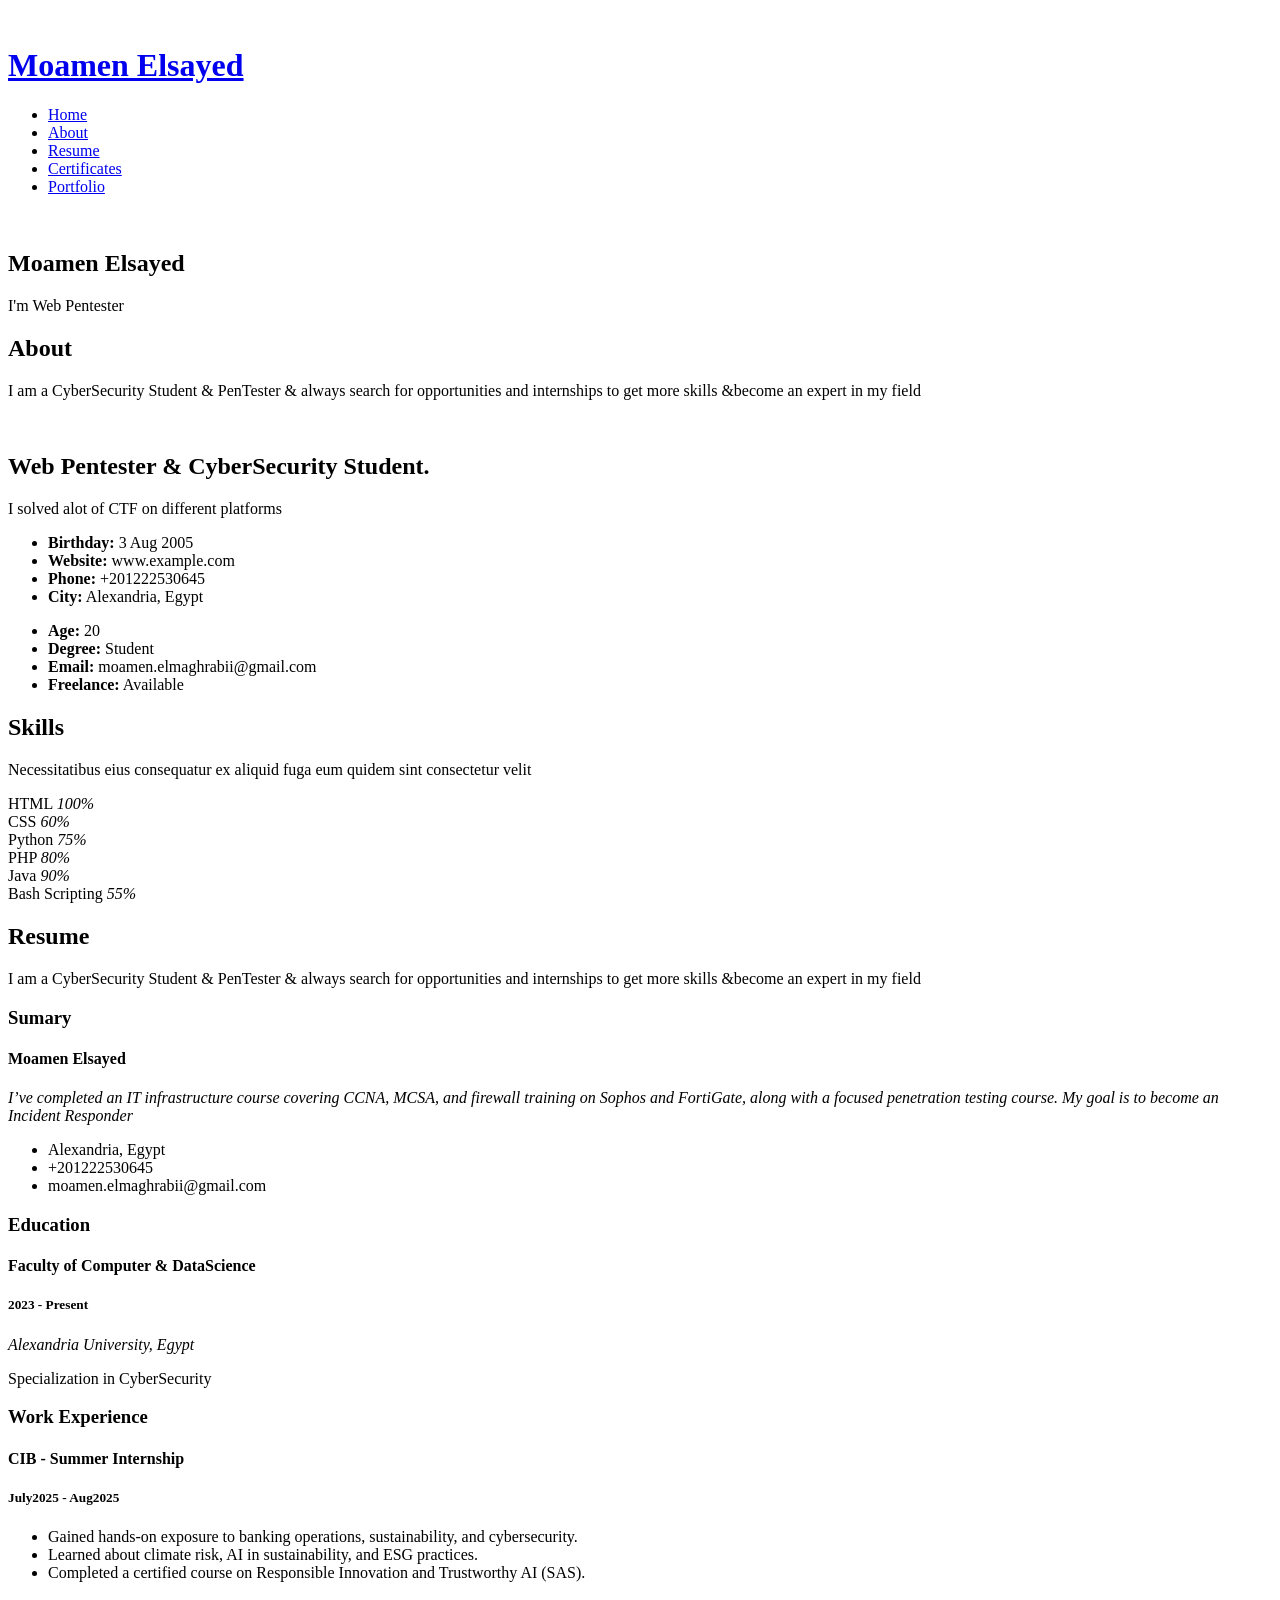
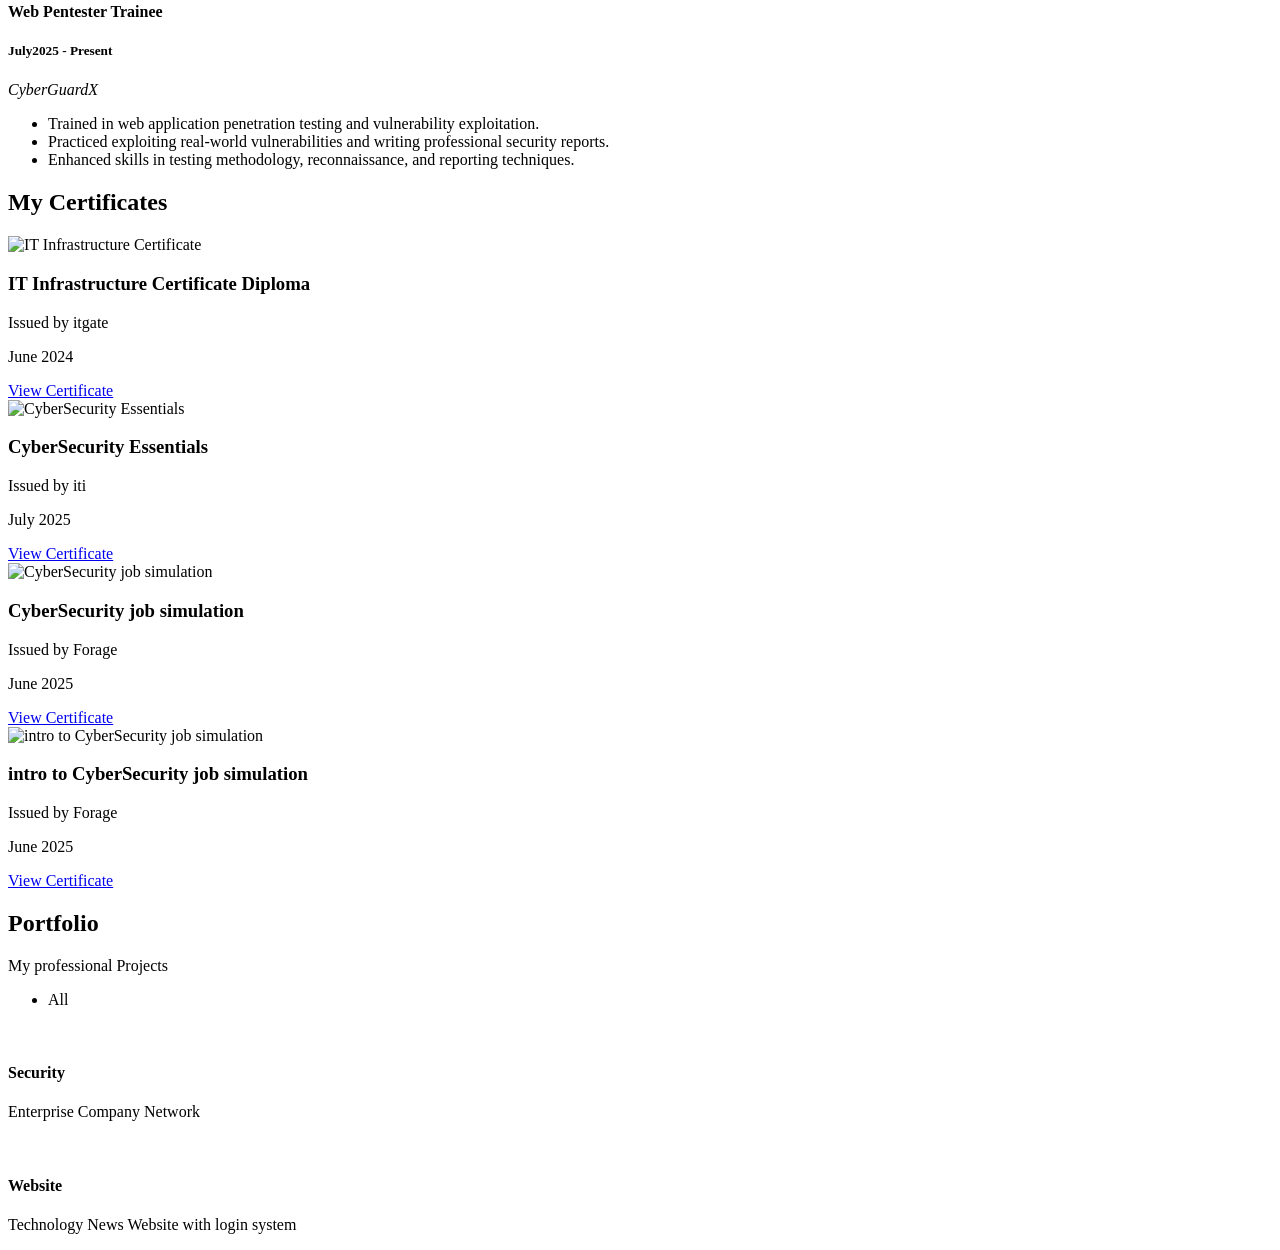
==== index.html @ 61926bb1 "Add files via upload" ====
<!DOCTYPE html>
<html lang="en">

<head>
  <meta charset="utf-8">
  <meta content="width=device-width, initial-scale=1.0" name="viewport">
  <title>Index - iPortfolio Bootstrap Template</title>
  <meta content="" name="description">
  <meta content="" name="keywords">

  <!-- Favicons -->
  <link href="assets/img/favicon.png" rel="icon">
  <link href="assets/img/apple-touch-icon.png" rel="apple-touch-icon">

  <!-- Fonts -->
  <link href="https://fonts.googleapis.com" rel="preconnect">
  <link href="https://fonts.gstatic.com" rel="preconnect" crossorigin>
  <link href="https://fonts.googleapis.com/css2?family=Roboto:ital,wght@0,100;0,300;0,400;0,500;0,700;0,900;1,100;1,300;1,400;1,500;1,700;1,900&family=Poppins:ital,wght@0,100;0,200;0,300;0,400;0,500;0,600;0,700;0,800;0,900;1,100;1,200;1,300;1,400;1,500;1,600;1,700;1,800;1,900&family=Raleway:ital,wght@0,100;0,200;0,300;0,400;0,500;0,600;0,700;0,800;0,900;1,100;1,200;1,300;1,400;1,500;1,600;1,700;1,800;1,900&display=swap" rel="stylesheet">

  <!-- Vendor CSS Files -->
  <link href="assets/vendor/bootstrap/css/bootstrap.min.css" rel="stylesheet">
  <link href="assets/vendor/bootstrap-icons/bootstrap-icons.css" rel="stylesheet">
  <link href="assets/vendor/aos/aos.css" rel="stylesheet">
  <link href="assets/vendor/glightbox/css/glightbox.min.css" rel="stylesheet">
  <link href="assets/vendor/swiper/swiper-bundle.min.css" rel="stylesheet">

  <!-- Main CSS File -->
  <link href="assets/css/main.css" rel="stylesheet">

  <!-- =======================================================
  * Template Name: iPortfolio
  * Template URL: https://bootstrapmade.com/iportfolio-bootstrap-portfolio-websites-template/
  * Updated: Jun 29 2024 with Bootstrap v5.3.3
  * Author: BootstrapMade.com
  * License: https://bootstrapmade.com/license/
  ======================================================== -->
</head>

<body class="index-page">

  <header id="header" class="header dark-background d-flex flex-column">
    <i class="header-toggle d-xl-none bi bi-list"></i>

    <div class="profile-img">
      <img src="assets/img/my-profile-img.jpg" alt="" class="img-fluid rounded-circle">
    </div>

    <a href="index.html" class="logo d-flex align-items-center justify-content-center">
      <!-- Uncomment the line below if you also wish to use an image logo -->
      <!-- <img src="assets/img/logo.png" alt=""> -->
      <h1 class="sitename">Moamen Elsayed</h1>
    </a>

    <div class="social-links text-center">
      <a href="https://www.facebook.com/mo.men.mo.men.995991" class="facebook"><i class="bi bi-facebook"></i></a>
      <a href="https://www.instagram.com/moamen_elmaghrabi/" class="instagram"><i class="bi bi-instagram"></i></a>
      <a href="https://github.com/moamenx8" class="github"><i class="bi bi-github"></i></a>
      <a href="www.linkedin.com/in/moamen-elmaghrabi" class="linkedin"><i class="bi bi-linkedin"></i></a>
    </div>

    <nav id="navmenu" class="navmenu">
      <ul>
        <li><a href="#hero" class="active"><i class="bi bi-house navicon"></i>Home</a></li>
        <li><a href="#about"><i class="bi bi-person navicon"></i> About</a></li>
        <li><a href="#resume"><i class="bi bi-file-earmark-text navicon"></i> Resume</a></li>
        <li><a href="#certificate"><i class="bi bi-award-fill navicon"></i> Certificates</a></li>
        <li><a href="#portfolio"><i class="bi bi-images navicon"></i> Portfolio</a></li>
        <!-- Services bs etms7t -->
        <!-- Dropdown bs etms7t -->
        <!-- contact bs etms7t -->
      </ul>
    </nav>

  </header>

  <main class="main">

    <!-- Hero Section -->
    <section id="hero" class="hero section dark-background">

      <img src="assets/img/hero-bg.jpg" alt="" data-aos="fade-in" class="">

      <div class="container" data-aos="fade-up" data-aos-delay="100">
        <h2>Moamen Elsayed</h2>
        <p>I'm <span class="typed" data-typed-items="CyberSecurity Student, System Administrator, Network Adminstrator,Web Pentester">Web Pentester</span><span class="typed-cursor typed-cursor--blink" aria-hidden="true"></span><span class="typed-cursor typed-cursor--blink" aria-hidden="true"></span></p>
      </div>

    </section><!-- /Hero Section -->

    <!-- About Section -->
    <section id="about" class="about section">

      <!-- Section Title -->
      <div class="container section-title" data-aos="fade-up">
        <h2>About</h2>
        <p>I am a CyberSecurity Student & PenTester & always search for opportunities and internships to get more skills &become an expert in my field</p>
      </div><!-- End Section Title -->

      <div class="container" data-aos="fade-up" data-aos-delay="100">

        <div class="row gy-4 justify-content-center">
          <div class="col-lg-4">
            <img src="assets/img/my-profile-img.jpg" class="img-fluid" alt="">
          </div>
          <div class="col-lg-8 content">
            <h2>Web Pentester &amp; CyberSecurity Student.</h2>
            <p class="fst-italic py-3">
              I solved alot of CTF on different platforms
            </p>
            <div class="row">
              <div class="col-lg-6">
                <ul>
                  <li><i class="bi bi-chevron-right"></i> <strong>Birthday:</strong> <span>3 Aug 2005</span></li>
                  <li><i class="bi bi-chevron-right"></i> <strong>Website:</strong> <span>www.example.com</span></li>
                  <li><i class="bi bi-chevron-right"></i> <strong>Phone:</strong> <span>+201222530645</span></li>
                  <li><i class="bi bi-chevron-right"></i> <strong>City:</strong> <span>Alexandria, Egypt</span></li>
                </ul>
              </div>
              <div class="col-lg-6">
                <ul>
                  <li><i class="bi bi-chevron-right"></i> <strong>Age:</strong> <span>20</span></li>
                  <li><i class="bi bi-chevron-right"></i> <strong>Degree:</strong> <span>Student</span></li>
                  <li><i class="bi bi-chevron-right"></i> <strong>Email:</strong> <span>moamen.elmaghrabii@gmail.com</span></li>
                  <li><i class="bi bi-chevron-right"></i> <strong>Freelance:</strong> <span>Available</span></li>
                </ul>
              </div>
            </div>
            <!-- <p class="py-3">
              Officiis eligendi itaque labore et dolorum mollitia officiis optio vero. Quisquam sunt adipisci omnis et ut. Nulla accusantium dolor incidunt officia tempore. Et eius omnis.
              Cupiditate ut dicta maxime officiis quidem quia. Sed et consectetur qui quia repellendus itaque neque.
            </p> -->
          </div>
        </div>

      </div>

    </section><!-- /About Section -->

    <!-- Stats Section bs etms7 -->
    <!-- /End Stats Section -->

    <!-- Skills Section -->
    <section id="skills" class="skills section light-background">

      <!-- Section Title -->
      <div class="container section-title" data-aos="fade-up">
        <h2>Skills</h2>
        <p>Necessitatibus eius consequatur ex aliquid fuga eum quidem sint consectetur velit</p>
      </div><!-- End Section Title -->

      <div class="container" data-aos="fade-up" data-aos-delay="100">

        <div class="row skills-content skills-animation">

          <div class="col-lg-6">

            <div class="progress">
              <span class="skill"><span>HTML</span> <i class="val">100%</i></span>
              <div class="progress-bar-wrap">
                <div class="progress-bar" role="progressbar" aria-valuenow="100" aria-valuemin="0" aria-valuemax="100"></div>
              </div>
            </div><!-- End Skills Item -->

            <div class="progress">
              <span class="skill"><span>CSS</span> <i class="val">60%</i></span>
              <div class="progress-bar-wrap">
                <div class="progress-bar" role="progressbar" aria-valuenow="60" aria-valuemin="0" aria-valuemax="100"></div>
              </div>
            </div><!-- End Skills Item -->

            <div class="progress">
              <span class="skill"><span>Python</span> <i class="val">75%</i></span>
              <div class="progress-bar-wrap">
                <div class="progress-bar" role="progressbar" aria-valuenow="75" aria-valuemin="0" aria-valuemax="100"></div>
              </div>
            </div><!-- End Skills Item -->

          </div>

          <div class="col-lg-6">

            <div class="progress">
              <span class="skill"><span>PHP</span> <i class="val">80%</i></span>
              <div class="progress-bar-wrap">
                <div class="progress-bar" role="progressbar" aria-valuenow="80" aria-valuemin="0" aria-valuemax="100"></div>
              </div>
            </div><!-- End Skills Item -->

            <div class="progress">
              <span class="skill"><span>Java</span> <i class="val">90%</i></span>
              <div class="progress-bar-wrap">
                <div class="progress-bar" role="progressbar" aria-valuenow="90" aria-valuemin="0" aria-valuemax="100"></div>
              </div>
            </div><!-- End Skills Item -->

            <div class="progress">
              <span class="skill"><span>Bash Scripting</span> <i class="val">55%</i></span>
              <div class="progress-bar-wrap">
                <div class="progress-bar" role="progressbar" aria-valuenow="55" aria-valuemin="0" aria-valuemax="100"></div>
              </div>
            </div><!-- End Skills Item -->

          </div>

        </div>

      </div>

    </section><!-- /Skills Section -->

    <!-- Resume Section -->
    <section id="resume" class="resume section">

      <!-- Section Title -->
      <div class="container section-title" data-aos="fade-up">
        <h2>Resume</h2>
        <p>I am a CyberSecurity Student & PenTester & always search for opportunities and internships to get more skills &become an expert in my field</p>
      </div><!-- End Section Title -->

      <div class="container">

        <div class="row">

          <div class="col-lg-6" data-aos="fade-up" data-aos-delay="100">
            <h3 class="resume-title">Sumary</h3>

            <div class="resume-item pb-0">
              <h4>Moamen Elsayed</h4>
              <p><em>I’ve completed an IT infrastructure course covering CCNA, MCSA, and firewall training on Sophos and FortiGate, along with a focused penetration testing course. My goal is to become an Incident Responder</em></p>
              <ul>
                <li>Alexandria, Egypt</li>
                <li>+201222530645</li>
                <li>moamen.elmaghrabii@gmail.com</li>
              </ul>
            </div><!-- Edn Resume Item -->

            <h3 class="resume-title">Education</h3>


            <div class="resume-item">
              <h4>Faculty of Computer & DataScience</h4>
              <h5>2023 - Present</h5>
              <p><em>Alexandria University, Egypt</em></p>
              <p>Specialization in CyberSecurity</p>
            </div><!-- Edn Resume Item -->

          </div>

          <div class="col-lg-6" data-aos="fade-up" data-aos-delay="200">
            <h3 class="resume-title">Work Experience</h3>
            <div class="resume-item">
              <h4>CIB - Summer Internship</h4>
              <h5> July2025 - Aug2025</h5>
              <ul>
                <li>Gained hands-on exposure to banking operations, sustainability, and cybersecurity.</li>
                <li>Learned about climate risk, AI in sustainability, and ESG practices.</li>
                <li>Completed a certified course on Responsible Innovation and Trustworthy AI (SAS).</li>
              </ul>
            </div><!-- Edn Resume Item -->

            <div class="resume-item">
              <h4>Web Pentester Trainee</h4>
              <h5>July2025 - Present</h5>
              <p><em>CyberGuardX</em></p>
              <ul>
                <li>Trained in web application penetration testing and vulnerability exploitation.</li>
                <li>Practiced exploiting real-world vulnerabilities and writing professional security reports.</li>
                <li>Enhanced skills in testing methodology, reconnaissance, and reporting techniques.</li>
              </ul>
            </div><!-- Edn Resume Item -->

          </div>

        </div>

      </div>

    </section><!-- /Resume Section -->


    <!-- Certificate section -->
    <section id="certificate" class="certificates">
  <h2>My Certificates</h2>
  <div class="certificate-list">
    
    <div class="certificate-card">
      <img src="assets/img/Moamen Elsayed Ibrahim Elsayed-1_250417_111656_page-0001.jpg" alt="IT Infrastructure Certificate">
      <h3>IT Infrastructure Certificate Diploma</h3>
      <p>Issued by itgate</p>
      <p class="date">June 2024</p>
      <a href="assets/img/Moamen Elsayed Ibrahim Elsayed-1_250417_111656.pdf" target="_blank">View Certificate</a>
    </div>

    <div class="certificate-card">
      <img src="assets/img/cybersecurity for begineerCourse_Certificate_page-0001.jpg" alt="CyberSecurity Essentials">
      <h3>CyberSecurity Essentials</h3>
      <p>Issued by iti</p>
      <p class="date">July 2025</p>
      <a href="assets/img/cybersecurity for begineerCourse_Certificate.pdf" target="_blank">View Certificate</a>
    </div>

    <div class="certificate-card">
      <img src="assets/img/1_page-0001.jpg" alt="CyberSecurity job simulation">
      <h3>CyberSecurity job simulation</h3>
      <p>Issued by Forage</p>
      <p class="date">June 2025</p>
      <a href="assets/img/1.pdf" target="_blank">View Certificate</a>
    </div>

    <div class="certificate-card">
      <img src="assets/img/2_page-0001.jpg" alt="intro to CyberSecurity job simulation">
      <h3>intro to CyberSecurity job simulation</h3>
      <p>Issued by Forage</p>
      <p class="date">June 2025</p>
      <a href="assets/img/2.pdf" target="_blank">View Certificate</a>
    </div>

    

  </div>
</section>



    <!-- Portfolio Section -->
    <section id="portfolio" class="portfolio section light-background">

      <!-- Section Title -->
      <div class="container section-title" data-aos="fade-up">
        <h2>Portfolio</h2>
        <p>My professional Projects</p>
      </div><!-- End Section Title -->

      <div class="container">

        <div class="isotope-layout" data-default-filter="*" data-layout="masonry" data-sort="original-order">

          <ul class="portfolio-filters isotope-filters" data-aos="fade-up" data-aos-delay="100">
            <li data-filter="*" class="filter-active">All</li>
            <!-- <li data-filter=".filter-app">App</li> -->
            <!-- <li data-filter=".filter-product">Product</li> -->
            <!-- <li data-filter=".filter-branding">Branding</li> -->
            <!-- <li data-filter=".filter-books">Books</li> -->
          </ul><!-- End Portfolio Filters -->

          <div class="row gy-4 isotope-container" data-aos="fade-up" data-aos-delay="200">

            <div class="col-lg-4 col-md-6 portfolio-item isotope-item filter-app">
              <div class="portfolio-content h-100">
                <img src="assets/img/portfolio/packettracer.PNG" class="img-fluid" alt="">
                <div class="portfolio-info">
                  <h4>Security</h4>
                  <p>Enterprise Company Network</p>
                  <a href="assets/img/portfolio/packettracer.PNG" title="App 1" data-gallery="portfolio-gallery-app" class="glightbox preview-link"><i class="bi bi-zoom-in"></i></a>
                  <a href="https://github.com/moamenx8/Network-Enterprise-project.git" title="More Details" class="details-link"><i class="bi bi-link-45deg"></i></a>
                </div>
              </div>
            </div><!-- End Portfolio Item -->

            <div class="col-lg-4 col-md-6 portfolio-item isotope-item filter-product">
              <div class="portfolio-content h-100">
                <img src="assets/img/portfolio/Capture.PNG" class="img-fluid" alt="">
                <div class="portfolio-info">
                  <h4>Website</h4>
                  <p>Technology News Website with login system</p>
                  <a href="assets/img/portfolio/Capture.PNG" title="Product 1" data-gallery="portfolio-gallery-product" class="glightbox preview-link"><i class="bi bi-zoom-in"></i></a>
                  <a href="https://4justtechnology.great-site.net/" title="More Details" class="details-link"><i class="bi bi-link-45deg"></i></a>
                </div>
              </div>
            </div><!-- End Portfolio Item -->

            <!-- <div class="col-lg-4 col-md-6 portfolio-item isotope-item filter-branding">
              <div class="portfolio-content h-100">
                <img src="assets/img/portfolio/branding-1.jpg" class="img-fluid" alt="">
                <div class="portfolio-info">
                  <h4>Branding 1</h4>
                  <p>Lorem ipsum, dolor sit amet consectetur</p>
                  <a href="assets/img/portfolio/branding-1.jpg" title="Branding 1" data-gallery="portfolio-gallery-branding" class="glightbox preview-link"><i class="bi bi-zoom-in"></i></a>
                  <a href="portfolio-details.html" title="More Details" class="details-link"><i class="bi bi-link-45deg"></i></a>
                </div>
              </div>
            </div>End Portfolio Item -->


          </div><!-- End Portfolio Container -->

        </div>

      </div>

    </section><!-- /Portfolio Section -->


    

  </main>

  <footer id="footer" class="footer position-relative light-background">

    

  </footer>

  <!-- Scroll Top -->
  <a href="#" id="scroll-top" class="scroll-top d-flex align-items-center justify-content-center"><i class="bi bi-arrow-up-short"></i></a>

  <!-- Preloader -->
  <div id="preloader"></div>

  <!-- Vendor JS Files -->
  <script src="assets/vendor/bootstrap/js/bootstrap.bundle.min.js"></script>
  <script src="assets/vendor/php-email-form/validate.js"></script>
  <script src="assets/vendor/aos/aos.js"></script>
  <script src="assets/vendor/typed.js/typed.umd.js"></script>
  <script src="assets/vendor/purecounter/purecounter_vanilla.js"></script>
  <script src="assets/vendor/waypoints/noframework.waypoints.js"></script>
  <script src="assets/vendor/glightbox/js/glightbox.min.js"></script>
  <script src="assets/vendor/imagesloaded/imagesloaded.pkgd.min.js"></script>
  <script src="assets/vendor/isotope-layout/isotope.pkgd.min.js"></script>
  <script src="assets/vendor/swiper/swiper-bundle.min.js"></script>

  <!-- Main JS File -->
  <script src="assets/js/main.js"></script>

</body>

</html>
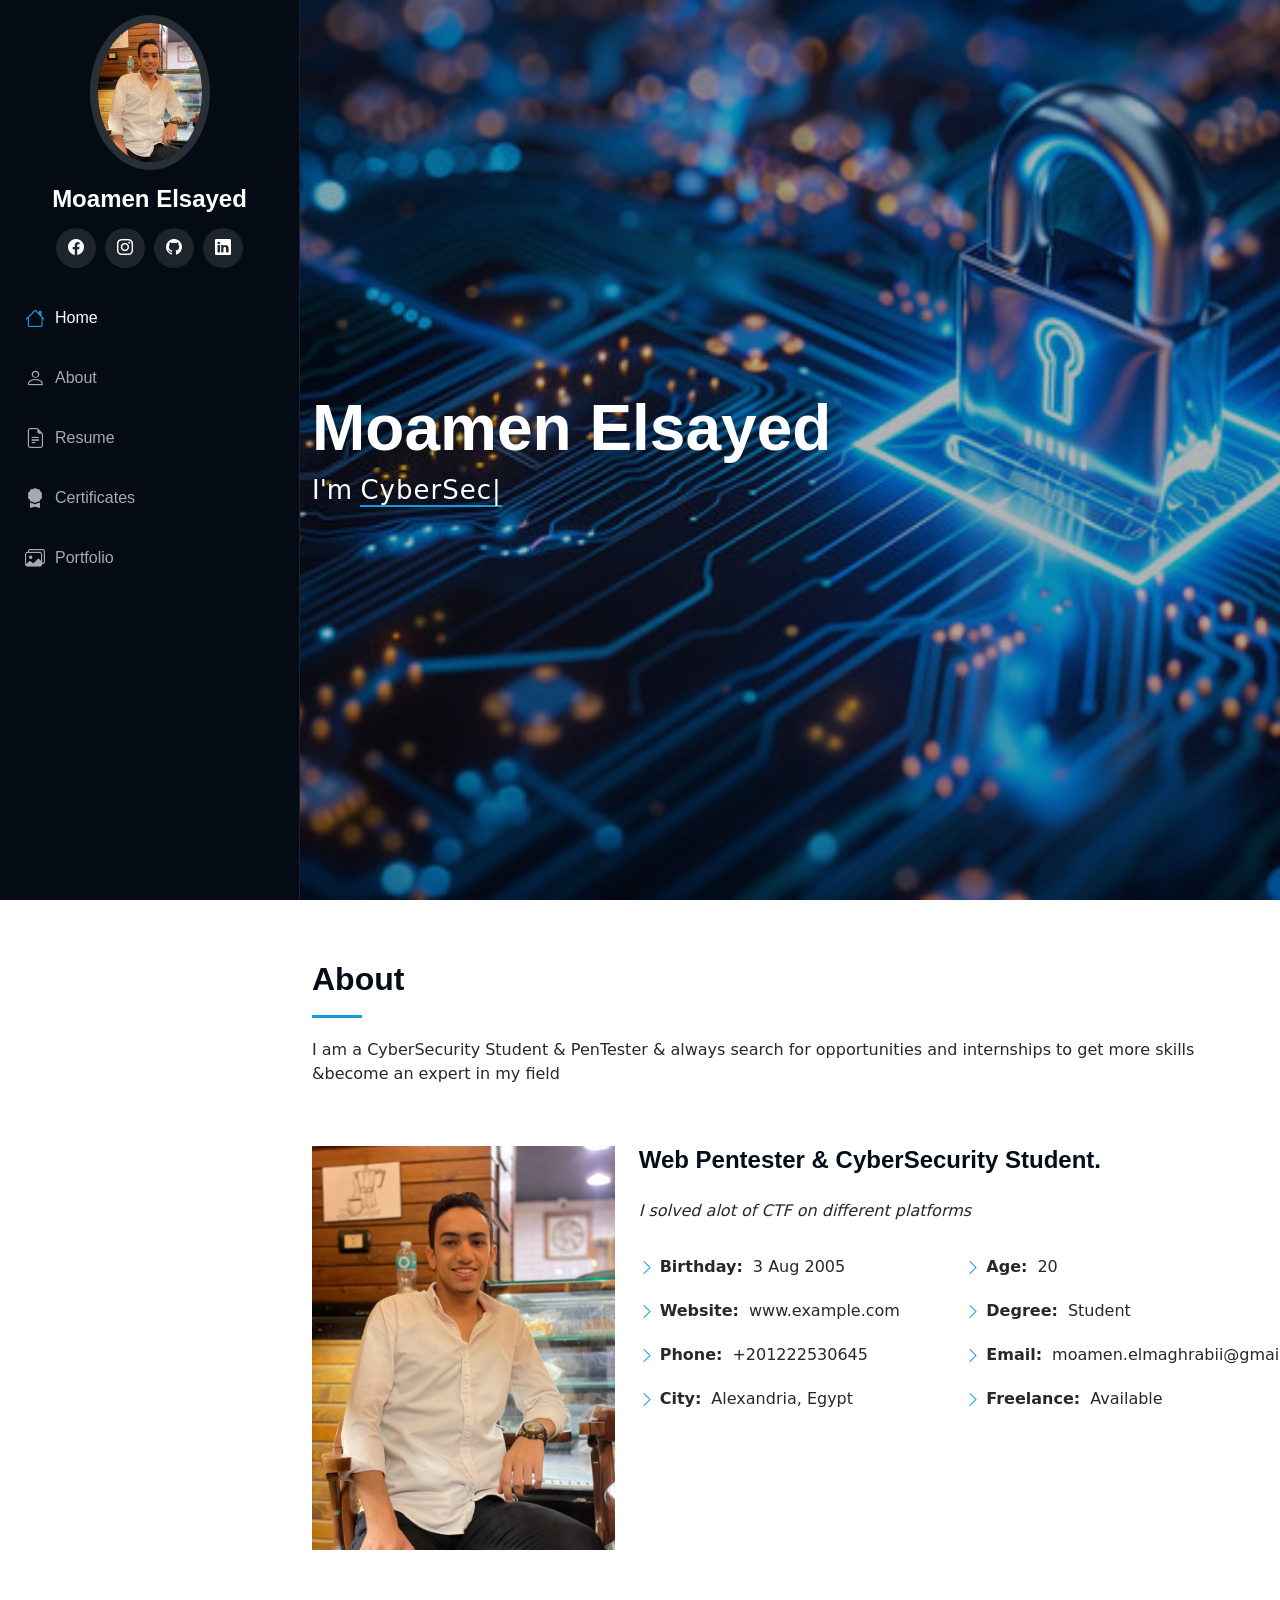
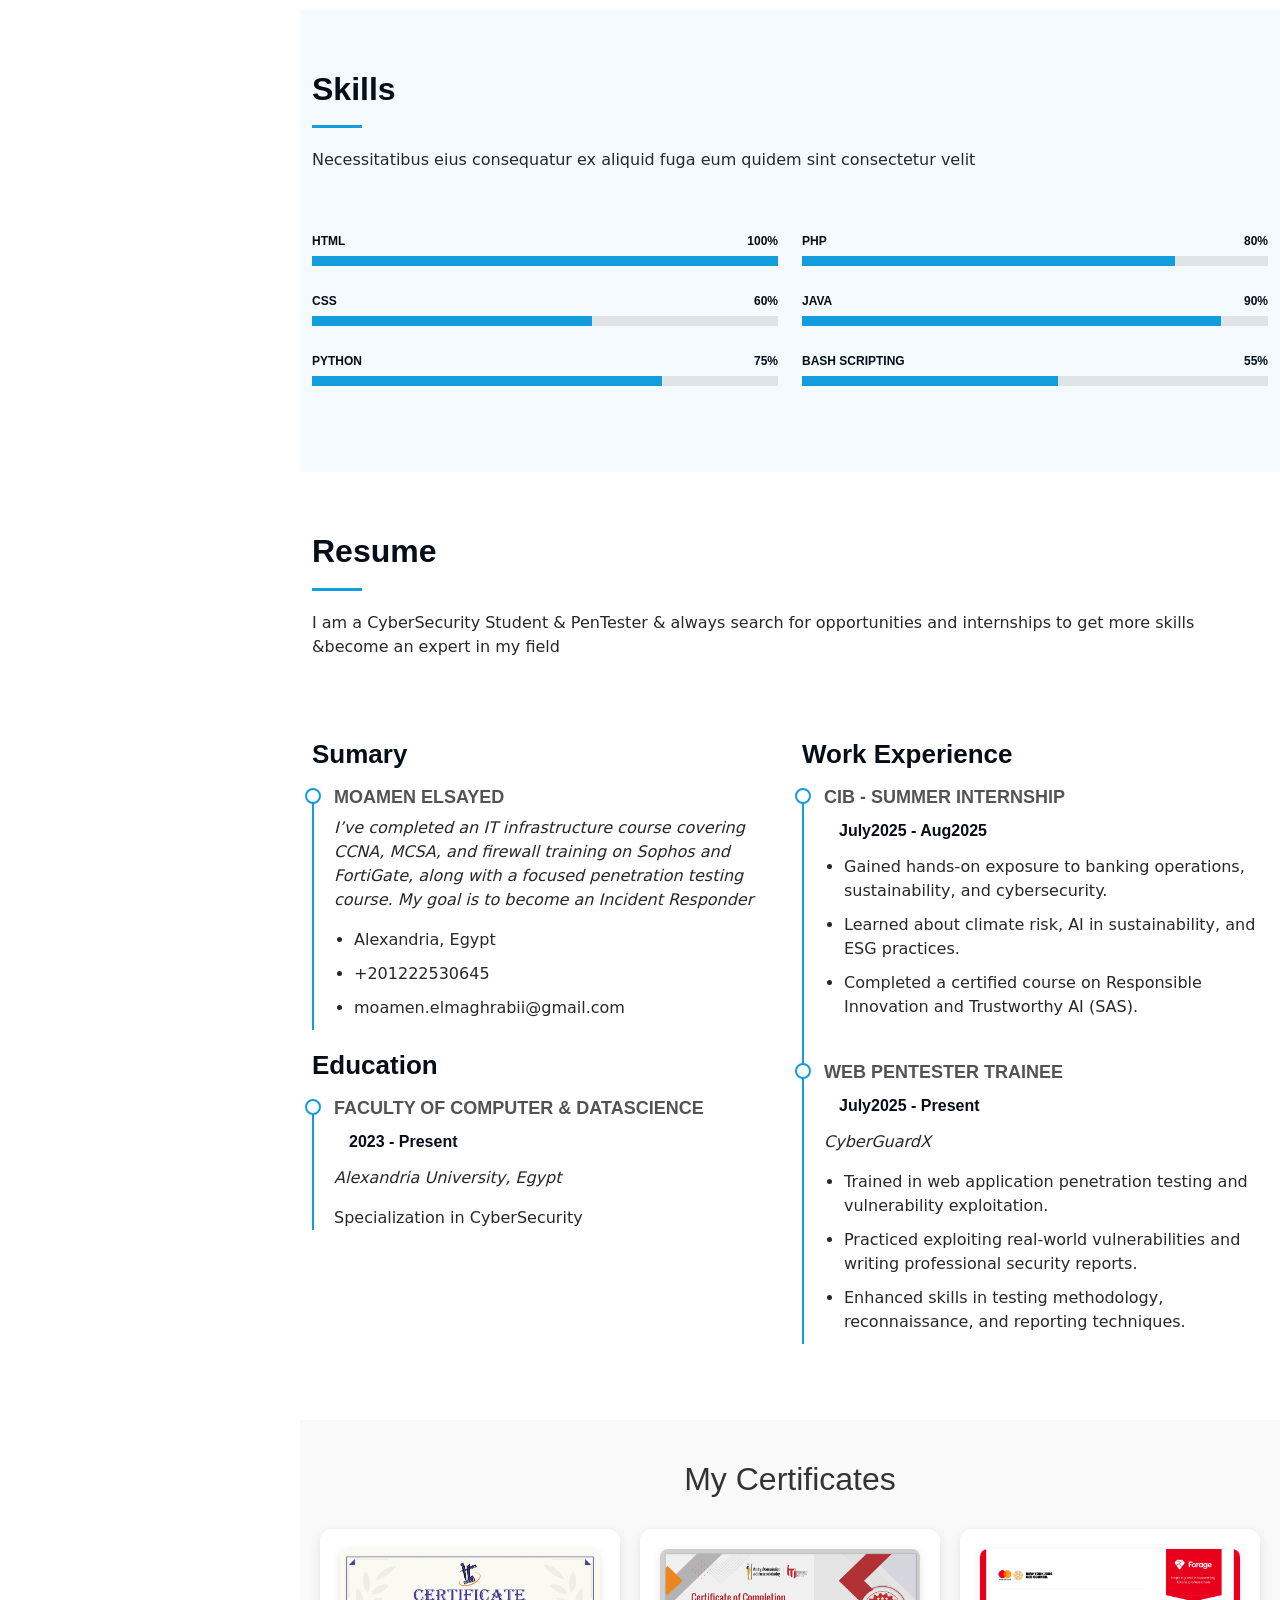
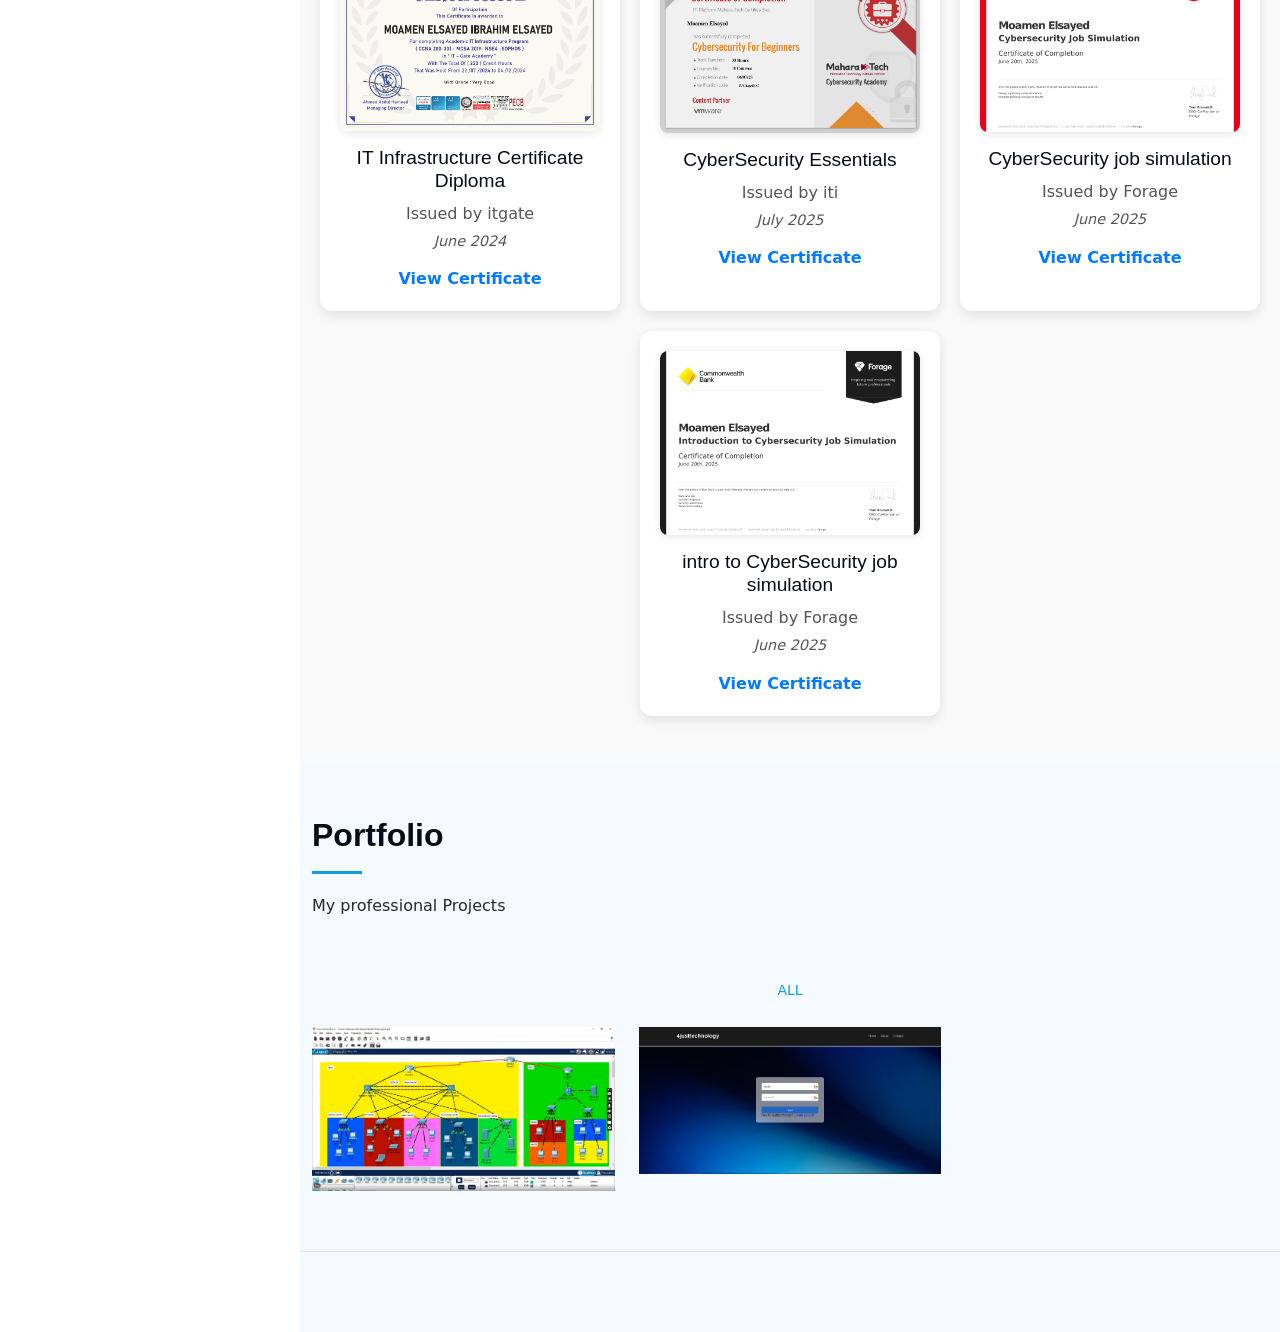
==== commit dc0ed720: "Update index.html" ====
--- a/index.html
+++ b/index.html
@@ -78,7 +78,7 @@
     <!-- Hero Section -->
     <section id="hero" class="hero section dark-background">
 
-      <img src="assets/img/hero-bg.jpg" alt="" data-aos="fade-in" class="">
+      <img src="assets/img/Soc.jpg" alt="" data-aos="fade-in" class="">
 
       <div class="container" data-aos="fade-up" data-aos-delay="100">
         <h2>Moamen Elsayed</h2>
@@ -424,4 +424,4 @@
 
 </body>
 
-</html>+</html>
--- a/assets/css/main.css
+++ b/assets/css/main.css
@@ -0,0 +1,1338 @@
+
+/* Fonts */
+:root {
+  --default-font: "Roboto",  system-ui, -apple-system, "Segoe UI", Roboto, "Helvetica Neue", Arial, "Noto Sans", "Liberation Sans", sans-serif, "Apple Color Emoji", "Segoe UI Emoji", "Segoe UI Symbol", "Noto Color Emoji";
+  --heading-font: "Raleway",  sans-serif;
+  --nav-font: "Poppins",  sans-serif;
+}
+
+/* Global Colors - The following color variables are used throughout the website. Updating them here will change the color scheme of the entire website */
+:root { 
+  --background-color: #ffffff; /* Background color for the entire website, including individual sections */
+  --default-color: #272829; /* Default color used for the majority of the text content across the entire website */
+  --heading-color: #050d18; /* Color for headings, subheadings and title throughout the website */
+  --accent-color: #149ddd; /* Accent color that represents your brand on the website. It's used for buttons, links, and other elements that need to stand out */
+  --surface-color: #ffffff; /* The surface color is used as a background of boxed elements within sections, such as cards, icon boxes, or other elements that require a visual separation from the global background. */
+  --contrast-color: #ffffff; /* Contrast color for text, ensuring readability against backgrounds of accent, heading, or default colors. */
+}
+
+/* Nav Menu Colors - The following color variables are used specifically for the navigation menu. They are separate from the global colors to allow for more customization options */
+:root {
+  --nav-color: #a8a9b4;  /* The default color of the main navmenu links */
+  --nav-hover-color: #ffffff; /* Applied to main navmenu links when they are hovered over or active */
+  --nav-mobile-background-color: #040b14; /* Used as the background color for mobile navigation menu */
+  --nav-dropdown-background-color: #040b14; /* Used as the background color for dropdown items that appear when hovering over primary navigation items */
+  --nav-dropdown-color: #a8a9b4; /* Used for navigation links of the dropdown items in the navigation menu. */
+  --nav-dropdown-hover-color: #ffffff; /* Similar to --nav-hover-color, this color is applied to dropdown navigation links when they are hovered over. */
+}
+
+/* Color Presets - These classes override global colors when applied to any section or element, providing reuse of the sam color scheme. */
+
+.light-background {
+  --background-color: #f4fafd;
+  --surface-color: #ffffff;
+}
+
+.dark-background {
+  --background-color: #040b14;
+  --default-color: #ffffff;
+  --heading-color: #ffffff;
+  --surface-color: #151f2b;
+  --contrast-color: #ffffff;
+}
+
+/* Smooth scroll */
+:root {
+  scroll-behavior: smooth;
+}
+
+/*--------------------------------------------------------------
+# General Styling & Shared Classes
+--------------------------------------------------------------*/
+body {
+  color: var(--default-color);
+  background-color: var(--background-color);
+  font-family: var(--default-font);
+}
+
+a {
+  color: var(--accent-color);
+  text-decoration: none;
+  transition: 0.3s;
+}
+
+a:hover {
+  color: color-mix(in srgb, var(--accent-color), transparent 25%);
+  text-decoration: none;
+}
+
+h1,
+h2,
+h3,
+h4,
+h5,
+h6 {
+  color: var(--heading-color);
+  font-family: var(--heading-font);
+}
+
+/* PHP Email Form Messages
+------------------------------*/
+.php-email-form .error-message {
+  display: none;
+  background: #df1529;
+  color: #ffffff;
+  text-align: left;
+  padding: 15px;
+  margin-bottom: 24px;
+  font-weight: 600;
+}
+
+.php-email-form .sent-message {
+  display: none;
+  color: #ffffff;
+  background: #059652;
+  text-align: center;
+  padding: 15px;
+  margin-bottom: 24px;
+  font-weight: 600;
+}
+
+.php-email-form .loading {
+  display: none;
+  background: var(--surface-color);
+  text-align: center;
+  padding: 15px;
+  margin-bottom: 24px;
+}
+
+.php-email-form .loading:before {
+  content: "";
+  display: inline-block;
+  border-radius: 50%;
+  width: 24px;
+  height: 24px;
+  margin: 0 10px -6px 0;
+  border: 3px solid var(--accent-color);
+  border-top-color: var(--surface-color);
+  animation: php-email-form-loading 1s linear infinite;
+}
+
+@keyframes php-email-form-loading {
+  0% {
+    transform: rotate(0deg);
+  }
+
+  100% {
+    transform: rotate(360deg);
+  }
+}
+
+/*--------------------------------------------------------------
+# Global Header
+--------------------------------------------------------------*/
+.header {
+  color: var(--default-color);
+  background-color: var(--background-color);
+  position: fixed;
+  top: 0;
+  left: 0;
+  bottom: 0;
+  padding: 0 15px;
+  width: 300px;
+  transition: all ease-in-out 0.3s;
+  overflow-y: auto;
+  z-index: 997;
+  border-right: 1px solid color-mix(in srgb, var(--default-color), transparent 90%);
+}
+
+.header .profile-img img {
+  margin: 15px auto;
+  display: block;
+  width: 120px;
+  border: 8px solid color-mix(in srgb, var(--default-color), transparent 85%);
+}
+
+.header .logo {
+  line-height: 1;
+  margin-bottom: 15px;
+}
+
+.header .logo img {
+  max-height: 32px;
+  margin-right: 8px;
+}
+
+.header .logo h1 {
+  font-size: 24px;
+  margin: 0;
+  font-weight: 700;
+  color: var(--heading-color);
+}
+
+.header .social-links {
+  margin: 0 0 20px 0;
+}
+
+.header .social-links a {
+  font-size: 16px;
+  display: inline-flex;
+  align-items: center;
+  justify-content: center;
+  background: color-mix(in srgb, var(--default-color), transparent 90%);
+  color: var(--default-color);
+  margin: 0 2px;
+  border-radius: 50%;
+  text-align: center;
+  width: 40px;
+  height: 40px;
+  transition: 0.3s;
+}
+
+.header .social-links a:hover {
+  color: var(--contrast-color);
+  background: var(--accent-color);
+}
+
+@media (min-width: 1200px) {
+
+  .header~main,
+  .header~#footer {
+    margin-left: 300px;
+  }
+}
+
+@media (max-width: 1199px) {
+  .header {
+    left: -100%;
+  }
+}
+
+.header.header-show {
+  left: 0;
+}
+
+.header .header-toggle {
+  color: var(--contrast-color);
+  background-color: var(--accent-color);
+  font-size: 22px;
+  display: flex;
+  align-items: center;
+  justify-content: center;
+  width: 40px;
+  height: 40px;
+  border-radius: 50%;
+  cursor: pointer;
+  position: fixed;
+  top: 15px;
+  right: 15px;
+  z-index: 9999;
+  transition: background-color 0.3s;
+}
+
+.header .header-toggle:hover {
+  color: var(--contrast-color);
+  background-color: color-mix(in srgb, var(--accent-color) 90%, white 15%);
+}
+
+/*--------------------------------------------------------------
+# Navigation Menu
+--------------------------------------------------------------*/
+.mobile-nav-toggle {
+  display: none;
+}
+
+.navmenu {
+  padding: 0;
+  z-index: 9997;
+}
+
+.navmenu ul {
+  list-style: none;
+  padding: 0 0 20px 0;
+  margin: 0;
+}
+
+.navmenu a,
+.navmenu a:focus {
+  color: var(--nav-color);
+  padding: 15px 10px;
+  font-family: var(--nav-font);
+  font-size: 16px;
+  font-weight: 400;
+  display: flex;
+  align-items: center;
+  white-space: nowrap;
+  transition: 0.3s;
+  width: 100%;
+}
+
+.navmenu a .navicon,
+.navmenu a:focus .navicon {
+  font-size: 20px;
+  margin-right: 10px;
+}
+
+.navmenu a .toggle-dropdown,
+.navmenu a:focus .toggle-dropdown {
+  font-size: 12px;
+  line-height: 0;
+  margin-left: auto;
+  width: 30px;
+  height: 30px;
+  display: flex;
+  align-items: center;
+  justify-content: center;
+  border-radius: 50%;
+  transition: 0.3s;
+  flex-shrink: 0;
+  background-color: color-mix(in srgb, var(--accent-color), transparent 90%);
+}
+
+.navmenu a .toggle-dropdown:hover,
+.navmenu a:focus .toggle-dropdown:hover {
+  background-color: var(--accent-color);
+  color: var(--contrast-color);
+}
+
+.navmenu a:hover,
+.navmenu .active,
+.navmenu .active:focus {
+  color: var(--nav-hover-color);
+}
+
+.navmenu a:hover .navicon,
+.navmenu .active .navicon,
+.navmenu .active:focus .navicon {
+  color: var(--accent-color);
+}
+
+.navmenu .active .toggle-dropdown,
+.navmenu .active:focus .toggle-dropdown {
+  background-color: var(--accent-color);
+  color: var(--contrast-color);
+  transform: rotate(180deg);
+}
+
+.navmenu .dropdown {
+  display: block;
+}
+
+.navmenu .dropdown a,
+.navmenu .dropdown a:focus {
+  color: --nav-dropdown-color;
+}
+
+.navmenu .dropdown a:hover,
+.navmenu .dropdown .active,
+.navmenu .dropdown .active:focus {
+  color: var(--nav-dropdown-hover-color);
+}
+
+.navmenu .dropdown ul {
+  position: static;
+  display: none;
+  z-index: 99;
+  padding: 5px 10px;
+  margin: 5px 10px;
+  background-color: var(--nav-dropdown-background-color);
+  border: 1px solid color-mix(in srgb, var(--default-color), transparent 90%);
+  box-shadow: none;
+  transition: all 0.5s ease-in-out;
+}
+
+.navmenu .dropdown ul ul {
+  background-color: rgba(33, 37, 41, 0.1);
+}
+
+.navmenu .dropdown>.dropdown-active {
+  display: block;
+  background-color: rgba(33, 37, 41, 0.03);
+}
+
+/*--------------------------------------------------------------
+# Global Footer
+--------------------------------------------------------------*/
+.footer {
+  color: var(--default-color);
+  background-color: var(--background-color);
+  font-size: 14px;
+  padding: 40px 0;
+  position: relative;
+  border-top: 1px solid color-mix(in srgb, var(--default-color), transparent 90%);
+}
+
+.footer .copyright p {
+  margin-bottom: 0;
+}
+
+.footer .credits {
+  margin-top: 4px;
+  font-size: 13px;
+  text-align: center;
+}
+
+/*--------------------------------------------------------------
+# Preloader
+--------------------------------------------------------------*/
+#preloader {
+  position: fixed;
+  inset: 0;
+  z-index: 999999;
+  overflow: hidden;
+  background: var(--background-color);
+  transition: all 0.6s ease-out;
+}
+
+#preloader:before {
+  content: "";
+  position: fixed;
+  top: calc(50% - 30px);
+  left: calc(50% - 30px);
+  border: 6px solid #ffffff;
+  border-color: var(--accent-color) transparent var(--accent-color) transparent;
+  border-radius: 50%;
+  width: 60px;
+  height: 60px;
+  animation: animate-preloader 1.5s linear infinite;
+}
+
+@keyframes animate-preloader {
+  0% {
+    transform: rotate(0deg);
+  }
+
+  100% {
+    transform: rotate(360deg);
+  }
+}
+
+/*--------------------------------------------------------------
+# Scroll Top Button
+--------------------------------------------------------------*/
+.scroll-top {
+  position: fixed;
+  visibility: hidden;
+  opacity: 0;
+  right: 15px;
+  bottom: -15px;
+  z-index: 99999;
+  background-color: var(--accent-color);
+  width: 44px;
+  height: 44px;
+  border-radius: 50px;
+  transition: all 0.4s;
+}
+
+.scroll-top i {
+  font-size: 24px;
+  color: var(--contrast-color);
+  line-height: 0;
+}
+
+.scroll-top:hover {
+  background-color: color-mix(in srgb, var(--accent-color), transparent 20%);
+  color: var(--contrast-color);
+}
+
+.scroll-top.active {
+  visibility: visible;
+  opacity: 1;
+  bottom: 15px;
+}
+
+/*--------------------------------------------------------------
+# Disable aos animation delay on mobile devices
+--------------------------------------------------------------*/
+@media screen and (max-width: 768px) {
+  [data-aos-delay] {
+    transition-delay: 0 !important;
+  }
+}
+
+/*--------------------------------------------------------------
+# Global Page Titles & Breadcrumbs
+--------------------------------------------------------------*/
+.page-title {
+  color: var(--default-color);
+  background-color: var(--background-color);
+  padding: 25px 0;
+  position: relative;
+}
+
+.page-title h1 {
+  font-size: 24px;
+  font-weight: 700;
+}
+
+.page-title .breadcrumbs ol {
+  display: flex;
+  flex-wrap: wrap;
+  list-style: none;
+  padding: 0;
+  margin: 0;
+  font-size: 14px;
+  font-weight: 400;
+}
+
+.page-title .breadcrumbs ol li+li {
+  padding-left: 10px;
+}
+
+.page-title .breadcrumbs ol li+li::before {
+  content: "/";
+  display: inline-block;
+  padding-right: 10px;
+  color: color-mix(in srgb, var(--default-color), transparent 70%);
+}
+
+/*--------------------------------------------------------------
+# Global Sections
+--------------------------------------------------------------*/
+section,
+.section {
+  color: var(--default-color);
+  background-color: var(--background-color);
+  padding: 60px 0;
+  overflow: clip;
+}
+
+/*--------------------------------------------------------------
+# Global Section Titles
+--------------------------------------------------------------*/
+.section-title {
+  padding-bottom: 60px;
+  position: relative;
+}
+
+.section-title h2 {
+  font-size: 32px;
+  font-weight: 700;
+  margin-bottom: 20px;
+  padding-bottom: 20px;
+  position: relative;
+}
+
+.section-title h2:after {
+  content: "";
+  position: absolute;
+  display: block;
+  width: 50px;
+  height: 3px;
+  background: var(--accent-color);
+  left: 0;
+  bottom: 0;
+}
+
+.section-title p {
+  margin-bottom: 0;
+}
+
+/*--------------------------------------------------------------
+# Hero Section
+--------------------------------------------------------------*/
+.hero {
+  width: 100%;
+  min-height: 100vh;
+  position: relative;
+  padding: 80px 0;
+  display: flex;
+  align-items: center;
+  justify-content: center;
+}
+
+.hero img {
+  position: absolute;
+  inset: 0;
+  display: block;
+  width: 100%;
+  height: 100%;
+  object-fit: cover;
+  z-index: 1;
+}
+
+.hero:before {
+  content: "";
+  background: color-mix(in srgb, var(--background-color), transparent 70%);
+  position: absolute;
+  inset: 0;
+  z-index: 2;
+}
+
+.hero .container {
+  position: relative;
+  z-index: 3;
+}
+
+.hero h2 {
+  margin: 0;
+  font-size: 64px;
+  font-weight: 700;
+}
+
+.hero p {
+  margin: 5px 0 0 0;
+  font-size: 26px;
+}
+
+.hero p span {
+  letter-spacing: 1px;
+  border-bottom: 2px solid var(--accent-color);
+}
+
+.hero .social-links {
+  margin-top: 25px;
+}
+
+.hero .social-links a {
+  font-size: 24px;
+  display: inline-block;
+  color: color-mix(in srgb, var(--default-color), transparent 50%);
+  line-height: 1;
+  margin-right: 20px;
+  transition: 0.3s;
+}
+
+.hero .social-links a:hover {
+  color: var(--accent-color);
+}
+
+@media (max-width: 768px) {
+  .hero h2 {
+    font-size: 32px;
+  }
+
+  .hero p {
+    font-size: 20px;
+  }
+}
+
+/*--------------------------------------------------------------
+# About Section
+--------------------------------------------------------------*/
+.about .content h2 {
+  font-weight: 700;
+  font-size: 24px;
+}
+
+.about .content ul {
+  list-style: none;
+  padding: 0;
+}
+
+.about .content ul li {
+  margin-bottom: 20px;
+  display: flex;
+  align-items: center;
+}
+
+.about .content ul strong {
+  margin-right: 10px;
+}
+
+.about .content ul i {
+  font-size: 16px;
+  margin-right: 5px;
+  color: var(--accent-color);
+  line-height: 0;
+}
+
+/*--------------------------------------------------------------
+# Stats Section
+--------------------------------------------------------------*/
+.stats .stats-item {
+  padding: 30px;
+  width: 100%;
+}
+
+.stats .stats-item i {
+  color: var(--accent-color);
+  display: block;
+  font-size: 44px;
+  float: left;
+  line-height: 0;
+}
+
+.stats .stats-item .purecounter {
+  color: var(--heading-color);
+  font-size: 48px;
+  line-height: 40px;
+  display: block;
+  font-weight: 700;
+  margin-left: 60px;
+}
+
+.stats .stats-item p {
+  color: color-mix(in srgb, var(--default-color), transparent 40%);
+  padding: 15px 0 0 0;
+  margin: 0 0 0 60px;
+  font-family: var(--heading-font);
+  font-size: 14px;
+}
+
+/*--------------------------------------------------------------
+# Skills Section
+--------------------------------------------------------------*/
+.skills .progress {
+  height: 60px;
+  display: block;
+  background: none;
+  border-radius: 0;
+}
+
+.skills .progress .skill {
+  color: var(--heading-color);
+  padding: 0;
+  margin: 0 0 6px 0;
+  text-transform: uppercase;
+  display: block;
+  font-weight: 600;
+  font-family: var(--heading-font);
+}
+
+.skills .progress .skill .val {
+  float: right;
+  font-style: normal;
+}
+
+.skills .progress-bar-wrap {
+  background: color-mix(in srgb, var(--default-color), transparent 90%);
+  height: 10px;
+}
+
+.skills .progress-bar {
+  width: 1px;
+  height: 10px;
+  transition: 0.9s;
+  background-color: var(--accent-color);
+}
+
+/*--------------------------------------------------------------
+# Resume Section
+--------------------------------------------------------------*/
+.resume .resume-title {
+  color: var(--heading-color);
+  font-size: 26px;
+  font-weight: 700;
+  margin-top: 20px;
+  margin-bottom: 20px;
+}
+
+.resume .resume-item {
+  padding: 0 0 20px 20px;
+  margin-top: -2px;
+  border-left: 2px solid var(--accent-color);
+  position: relative;
+}
+
+.resume .resume-item h4 {
+  line-height: 18px;
+  font-size: 18px;
+  font-weight: 600;
+  text-transform: uppercase;
+  color: color-mix(in srgb, var(--default-color), transparent 20%);
+  margin-bottom: 10px;
+}
+
+.resume .resume-item h5 {
+  font-size: 16px;
+  padding: 5px 15px;
+  display: inline-block;
+  font-weight: 600;
+  margin-bottom: 10px;
+}
+
+.resume .resume-item ul {
+  padding-left: 20px;
+}
+
+.resume .resume-item ul li {
+  padding-bottom: 10px;
+}
+
+.resume .resume-item:last-child {
+  padding-bottom: 0;
+}
+
+.resume .resume-item::before {
+  content: "";
+  position: absolute;
+  width: 16px;
+  height: 16px;
+  border-radius: 50px;
+  left: -9px;
+  top: 0;
+  background: var(--background-color);
+  border: 2px solid var(--accent-color);
+}
+
+/*--------------------------------------------------------------
+# Portfolio Section
+--------------------------------------------------------------*/
+.portfolio .portfolio-filters {
+  padding: 0;
+  margin: 0 auto 20px auto;
+  list-style: none;
+  text-align: center;
+}
+
+.portfolio .portfolio-filters li {
+  cursor: pointer;
+  display: inline-block;
+  padding: 0;
+  font-size: 14px;
+  font-weight: 400;
+  margin: 0 10px;
+  line-height: 1;
+  text-transform: uppercase;
+  margin-bottom: 10px;
+  transition: all 0.3s ease-in-out;
+}
+
+.portfolio .portfolio-filters li:hover,
+.portfolio .portfolio-filters li.filter-active {
+  color: var(--accent-color);
+}
+
+.portfolio .portfolio-filters li:first-child {
+  margin-left: 0;
+}
+
+.portfolio .portfolio-filters li:last-child {
+  margin-right: 0;
+}
+
+@media (max-width: 575px) {
+  .portfolio .portfolio-filters li {
+    font-size: 14px;
+    margin: 0 5px;
+  }
+}
+
+.portfolio .portfolio-content {
+  position: relative;
+  overflow: hidden;
+}
+
+.portfolio .portfolio-content img {
+  transition: 0.3s;
+}
+
+.portfolio .portfolio-content .portfolio-info {
+  opacity: 0;
+  position: absolute;
+  inset: 0;
+  z-index: 3;
+  transition: all ease-in-out 0.3s;
+  background: rgba(0, 0, 0, 0.6);
+  padding: 15px;
+}
+
+.portfolio .portfolio-content .portfolio-info h4 {
+  font-size: 14px;
+  padding: 5px 10px;
+  font-weight: 400;
+  color: #ffffff;
+  display: inline-block;
+  background-color: var(--accent-color);
+}
+
+.portfolio .portfolio-content .portfolio-info p {
+  position: absolute;
+  bottom: 10px;
+  text-align: center;
+  display: inline-block;
+  left: 0;
+  right: 0;
+  font-size: 16px;
+  font-weight: 600;
+  color: rgba(255, 255, 255, 0.8);
+}
+
+.portfolio .portfolio-content .portfolio-info .preview-link,
+.portfolio .portfolio-content .portfolio-info .details-link {
+  position: absolute;
+  left: calc(50% - 40px);
+  font-size: 26px;
+  top: calc(50% - 14px);
+  color: #fff;
+  transition: 0.3s;
+  line-height: 1.2;
+}
+
+.portfolio .portfolio-content .portfolio-info .preview-link:hover,
+.portfolio .portfolio-content .portfolio-info .details-link:hover {
+  color: var(--accent-color);
+}
+
+.portfolio .portfolio-content .portfolio-info .details-link {
+  left: 50%;
+  font-size: 34px;
+  line-height: 0;
+}
+
+.portfolio .portfolio-content:hover .portfolio-info {
+  opacity: 1;
+}
+
+.portfolio .portfolio-content:hover img {
+  transform: scale(1.1);
+}
+
+/*--------------------------------------------------------------
+# Services Section
+--------------------------------------------------------------*/
+.services .service-item {
+  position: relative;
+}
+
+.services .service-item .icon {
+  background: var(--accent-color);
+  display: flex;
+  align-items: center;
+  justify-content: center;
+  width: 54px;
+  height: 54px;
+  border-radius: 50%;
+  transition: 0.5s;
+  border: 1px solid var(--accent-color);
+  margin-right: 20px;
+}
+
+.services .service-item .icon i {
+  color: var(--contrast-color);
+  font-size: 24px;
+  line-height: 0;
+}
+
+.services .service-item:hover .icon {
+  background: var(--surface-color);
+}
+
+.services .service-item:hover .icon i {
+  color: var(--accent-color);
+}
+
+.services .service-item .title {
+  font-weight: 700;
+  margin-bottom: 15px;
+  font-size: 18px;
+}
+
+.services .service-item .title a {
+  color: var(--heading-color);
+}
+
+.services .service-item .title a:hover {
+  color: var(--accent-color);
+}
+
+.services .service-item .description {
+  line-height: 24px;
+  font-size: 14px;
+}
+
+/*--------------------------------------------------------------
+# Testimonials Section
+--------------------------------------------------------------*/
+.testimonials .testimonials-carousel,
+.testimonials .testimonials-slider {
+  overflow: hidden;
+}
+
+.testimonials .testimonial-item {
+  box-sizing: content-box;
+  text-align: center;
+  min-height: 320px;
+}
+
+.testimonials .testimonial-item .testimonial-img {
+  width: 90px;
+  border-radius: 50%;
+  margin: 0 auto;
+}
+
+.testimonials .testimonial-item h3 {
+  font-size: 18px;
+  font-weight: bold;
+  margin: 10px 0 5px 0;
+}
+
+.testimonials .testimonial-item h4 {
+  font-size: 14px;
+  color: color-mix(in srgb, var(--default-color), transparent 20%);
+  margin: 0;
+}
+
+.testimonials .testimonial-item .quote-icon-left,
+.testimonials .testimonial-item .quote-icon-right {
+  color: color-mix(in srgb, var(--accent-color), transparent 40%);
+  font-size: 26px;
+  line-height: 0;
+}
+
+.testimonials .testimonial-item .quote-icon-left {
+  display: inline-block;
+  left: -5px;
+  position: relative;
+}
+
+.testimonials .testimonial-item .quote-icon-right {
+  display: inline-block;
+  right: -5px;
+  position: relative;
+  top: 10px;
+  transform: scale(-1, -1);
+}
+
+.testimonials .testimonial-item p {
+  font-style: italic;
+  margin: 0 15px 15px 15px;
+  padding: 20px;
+  background-color: var(--surface-color);
+  position: relative;
+  margin-bottom: 35px;
+  border-radius: 6px;
+  box-shadow: 0px 2px 15px rgba(0, 0, 0, 0.1);
+}
+
+.testimonials .testimonial-item p::after {
+  content: "";
+  width: 0;
+  height: 0;
+  border-top: 20px solid var(--surface-color);
+  border-right: 20px solid transparent;
+  border-left: 20px solid transparent;
+  position: absolute;
+  bottom: -20px;
+  left: calc(50% - 20px);
+}
+
+.testimonials .swiper-wrapper {
+  height: auto;
+}
+
+.testimonials .swiper-pagination {
+  margin-top: 40px;
+  position: relative;
+}
+
+.testimonials .swiper-pagination .swiper-pagination-bullet {
+  width: 12px;
+  height: 12px;
+  background-color: var(--background-color);
+  opacity: 1;
+  border: 1px solid var(--accent-color);
+}
+
+.testimonials .swiper-pagination .swiper-pagination-bullet-active {
+  background-color: var(--accent-color);
+}
+
+/*--------------------------------------------------------------
+# Contact Section
+--------------------------------------------------------------*/
+.contact .info-wrap {
+  background-color: var(--surface-color);
+  box-shadow: 0px 0px 20px rgba(0, 0, 0, 0.1);
+  padding: 30px;
+}
+
+@media (max-width: 575px) {
+  .contact .info-wrap {
+    padding: 20px;
+  }
+}
+
+.contact .info-item {
+  margin-bottom: 40px;
+}
+
+.contact .info-item i {
+  font-size: 20px;
+  color: var(--accent-color);
+  background: color-mix(in srgb, var(--accent-color), transparent 92%);
+  width: 44px;
+  height: 44px;
+  display: flex;
+  justify-content: center;
+  align-items: center;
+  border-radius: 50px;
+  transition: all 0.3s ease-in-out;
+  margin-right: 15px;
+}
+
+.contact .info-item h3 {
+  padding: 0;
+  font-size: 18px;
+  font-weight: 700;
+  margin-bottom: 5px;
+}
+
+.contact .info-item p {
+  padding: 0;
+  margin-bottom: 0;
+  font-size: 14px;
+}
+
+.contact .info-item:hover i {
+  background: var(--accent-color);
+  color: var(--contrast-color);
+}
+
+.contact .php-email-form {
+  background-color: var(--surface-color);
+  height: 100%;
+  padding: 30px;
+  box-shadow: 0px 0px 20px rgba(0, 0, 0, 0.1);
+}
+
+@media (max-width: 575px) {
+  .contact .php-email-form {
+    padding: 20px;
+  }
+}
+
+.contact .php-email-form input[type=text],
+.contact .php-email-form input[type=email],
+.contact .php-email-form textarea {
+  font-size: 14px;
+  padding: 10px 15px;
+  box-shadow: none;
+  border-radius: 0;
+  color: var(--default-color);
+  background-color: var(--surface-color);
+  border-color: color-mix(in srgb, var(--default-color), transparent 80%);
+}
+
+.contact .php-email-form input[type=text]:focus,
+.contact .php-email-form input[type=email]:focus,
+.contact .php-email-form textarea:focus {
+  border-color: var(--accent-color);
+}
+
+.contact .php-email-form input[type=text]::placeholder,
+.contact .php-email-form input[type=email]::placeholder,
+.contact .php-email-form textarea::placeholder {
+  color: color-mix(in srgb, var(--default-color), transparent 70%);
+}
+
+.contact .php-email-form button[type=submit] {
+  color: var(--contrast-color);
+  background: var(--accent-color);
+  border: 0;
+  padding: 10px 30px;
+  transition: 0.4s;
+  border-radius: 50px;
+}
+
+.contact .php-email-form button[type=submit]:hover {
+  background: color-mix(in srgb, var(--accent-color), transparent 25%);
+}
+
+/*--------------------------------------------------------------
+# Portfolio Details Section
+--------------------------------------------------------------*/
+.portfolio-details .portfolio-details-slider img {
+  width: 100%;
+}
+
+.portfolio-details .portfolio-details-slider .swiper-pagination {
+  margin-top: 20px;
+  position: relative;
+}
+
+.portfolio-details .portfolio-details-slider .swiper-pagination .swiper-pagination-bullet {
+  width: 12px;
+  height: 12px;
+  background-color: color-mix(in srgb, var(--default-color), transparent 85%);
+  opacity: 1;
+}
+
+.portfolio-details .portfolio-details-slider .swiper-pagination .swiper-pagination-bullet-active {
+  background-color: var(--accent-color);
+}
+
+.portfolio-details .portfolio-info {
+  padding: 30px;
+  box-shadow: 0px 0 30px rgba(0, 0, 0, 0.1);
+}
+
+.portfolio-details .portfolio-info h3 {
+  font-size: 22px;
+  font-weight: 700;
+  margin-bottom: 20px;
+  padding-bottom: 20px;
+  border-bottom: 1px solid color-mix(in srgb, var(--default-color), transparent 85%);
+}
+
+.portfolio-details .portfolio-info ul {
+  list-style: none;
+  padding: 0;
+  font-size: 15px;
+}
+
+.portfolio-details .portfolio-info ul li+li {
+  margin-top: 10px;
+}
+
+.portfolio-details .portfolio-description {
+  padding-top: 30px;
+}
+
+.portfolio-details .portfolio-description h2 {
+  font-size: 26px;
+  font-weight: 700;
+  margin-bottom: 20px;
+}
+
+.portfolio-details .portfolio-description p {
+  padding: 0;
+  color: color-mix(in srgb, var(--default-color), transparent 30%);
+}
+
+/*--------------------------------------------------------------
+# Service Details Section
+--------------------------------------------------------------*/
+.service-details .services-list {
+  padding: 10px 30px;
+  border: 1px solid color-mix(in srgb, var(--default-color), transparent 90%);
+  margin-bottom: 20px;
+}
+
+.service-details .services-list a {
+  display: block;
+  line-height: 1;
+  padding: 8px 0 8px 15px;
+  border-left: 3px solid color-mix(in srgb, var(--default-color), transparent 70%);
+  margin: 20px 0;
+  color: color-mix(in srgb, var(--default-color), transparent 20%);
+  transition: 0.3s;
+}
+
+.service-details .services-list a.active {
+  color: var(--heading-color);
+  font-weight: 700;
+  border-color: var(--accent-color);
+}
+
+.service-details .services-list a:hover {
+  border-color: var(--accent-color);
+}
+
+.service-details .services-img {
+  margin-bottom: 20px;
+}
+
+.service-details h3 {
+  font-size: 26px;
+  font-weight: 700;
+}
+
+.service-details h4 {
+  font-size: 20px;
+  font-weight: 700;
+}
+
+.service-details p {
+  font-size: 15px;
+}
+
+.service-details ul {
+  list-style: none;
+  padding: 0;
+  font-size: 15px;
+}
+
+.service-details ul li {
+  padding: 5px 0;
+  display: flex;
+  align-items: center;
+}
+
+.service-details ul i {
+  font-size: 20px;
+  margin-right: 8px;
+  color: var(--accent-color);
+}
+
+/* --------------------------------------------------------------------------- */
+/* Certifcate section */
+/* --------------------------------------------------------------------------- */
+
+.certificates {
+  padding: 40px 20px;
+  background-color: #f9f9f9;
+  text-align: center;
+}
+
+.certificate-card img {
+  width: 100%;
+  height: auto;
+  border-radius: 8px;
+  margin-bottom: 15px;
+  box-shadow: 0 2px 8px rgba(0, 0, 0, 0.1);
+}
+
+
+.certificates h2 {
+  font-size: 2rem;
+  margin-bottom: 30px;
+  color: #333;
+}
+
+.certificate-list {
+  display: flex;
+  flex-wrap: wrap;
+  justify-content: center;
+  gap: 20px;
+}
+
+.certificate-card {
+  background-color: #fff;
+  border-radius: 12px;
+  box-shadow: 0 4px 12px rgba(0,0,0,0.1);
+  padding: 20px;
+  max-width: 300px;
+  width: 100%;
+  transition: transform 0.3s;
+}
+
+.certificate-card:hover {
+  transform: translateY(-5px);
+}
+
+.certificate-card h3 {
+  font-size: 1.2rem;
+  margin-bottom: 10px;
+}
+
+.certificate-card p {
+  margin: 5px 0;
+  color: #555;
+}
+
+.certificate-card .date {
+  font-style: italic;
+  font-size: 0.9rem;
+}
+
+.certificate-card a {
+  display: inline-block;
+  margin-top: 10px;
+  text-decoration: none;
+  color: #007BFF;
+  font-weight: bold;
+}
+
+.certificate-card a:hover {
+  text-decoration: underline;
+}
+
+
+/*--------------------------------------------------------------
+# Starter Section Section
+--------------------------------------------------------------*/
+.starter-section {
+  /* Add your styles here */
+}
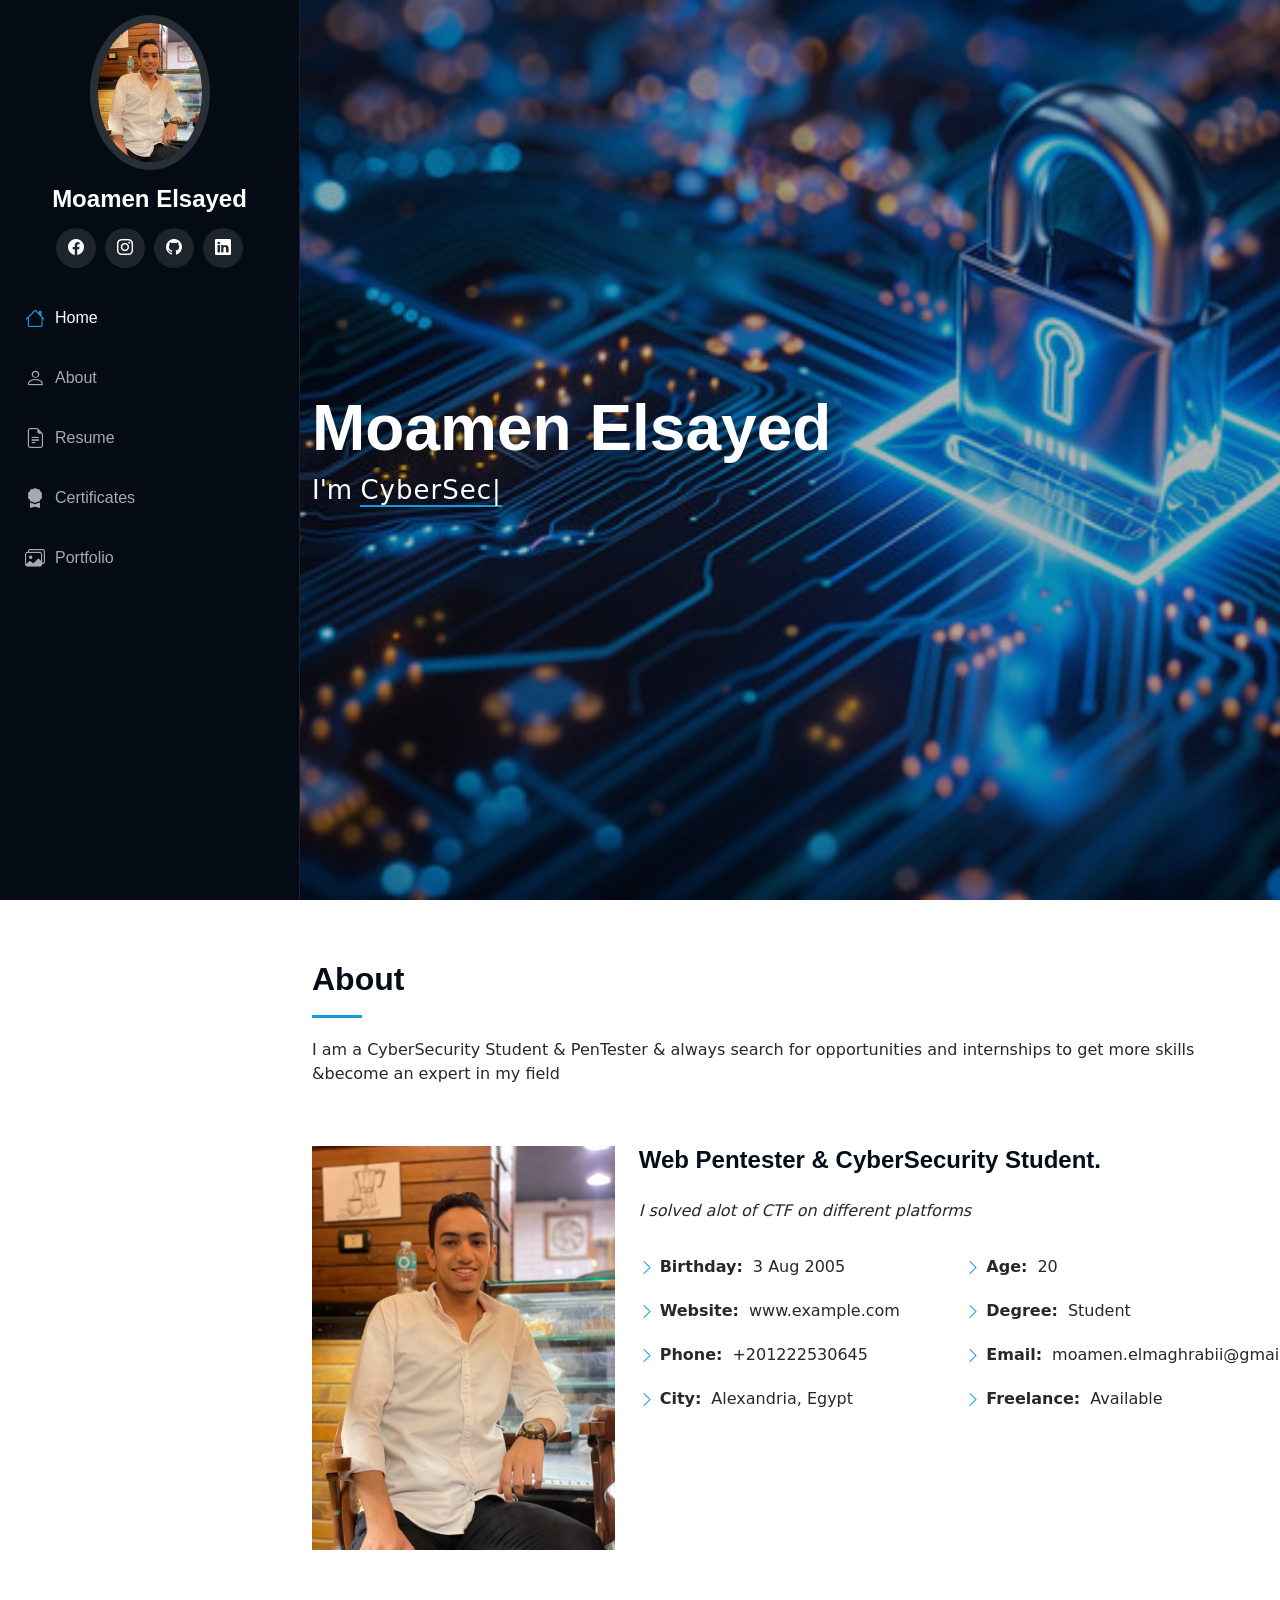
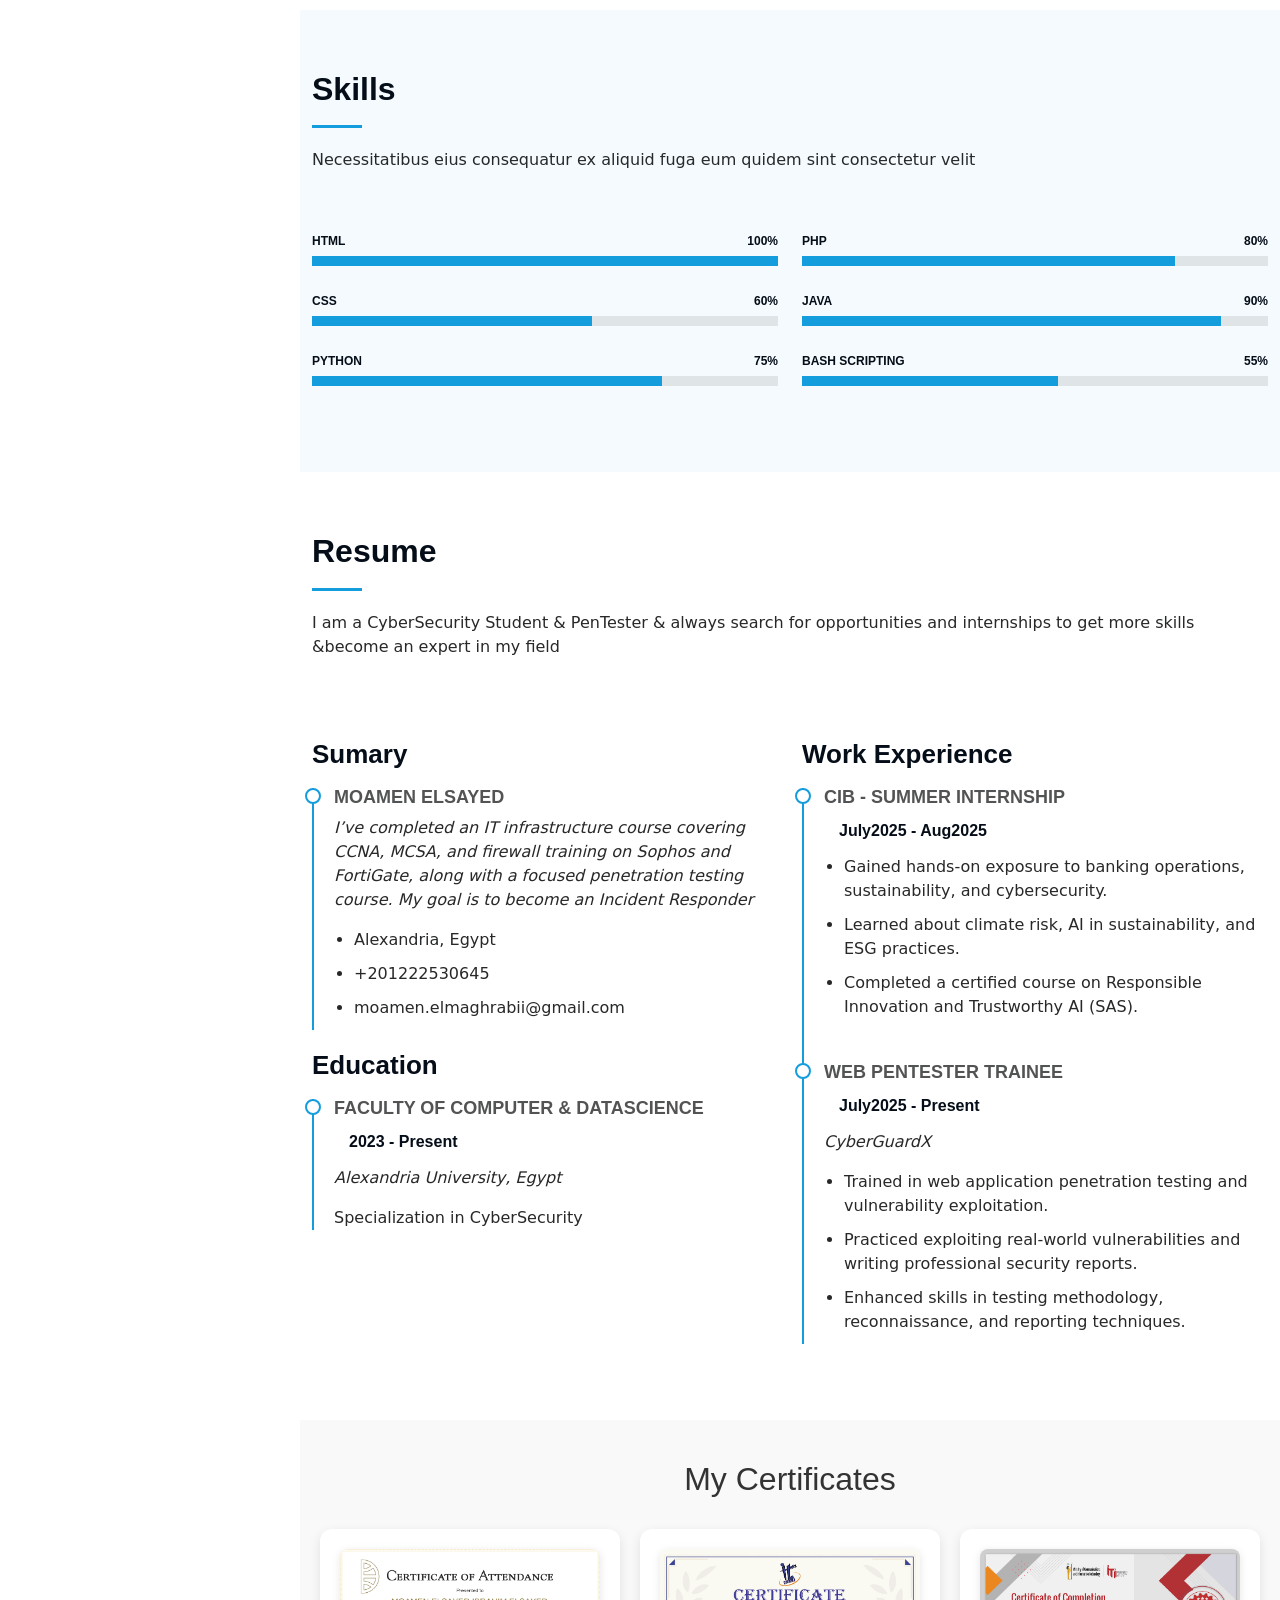
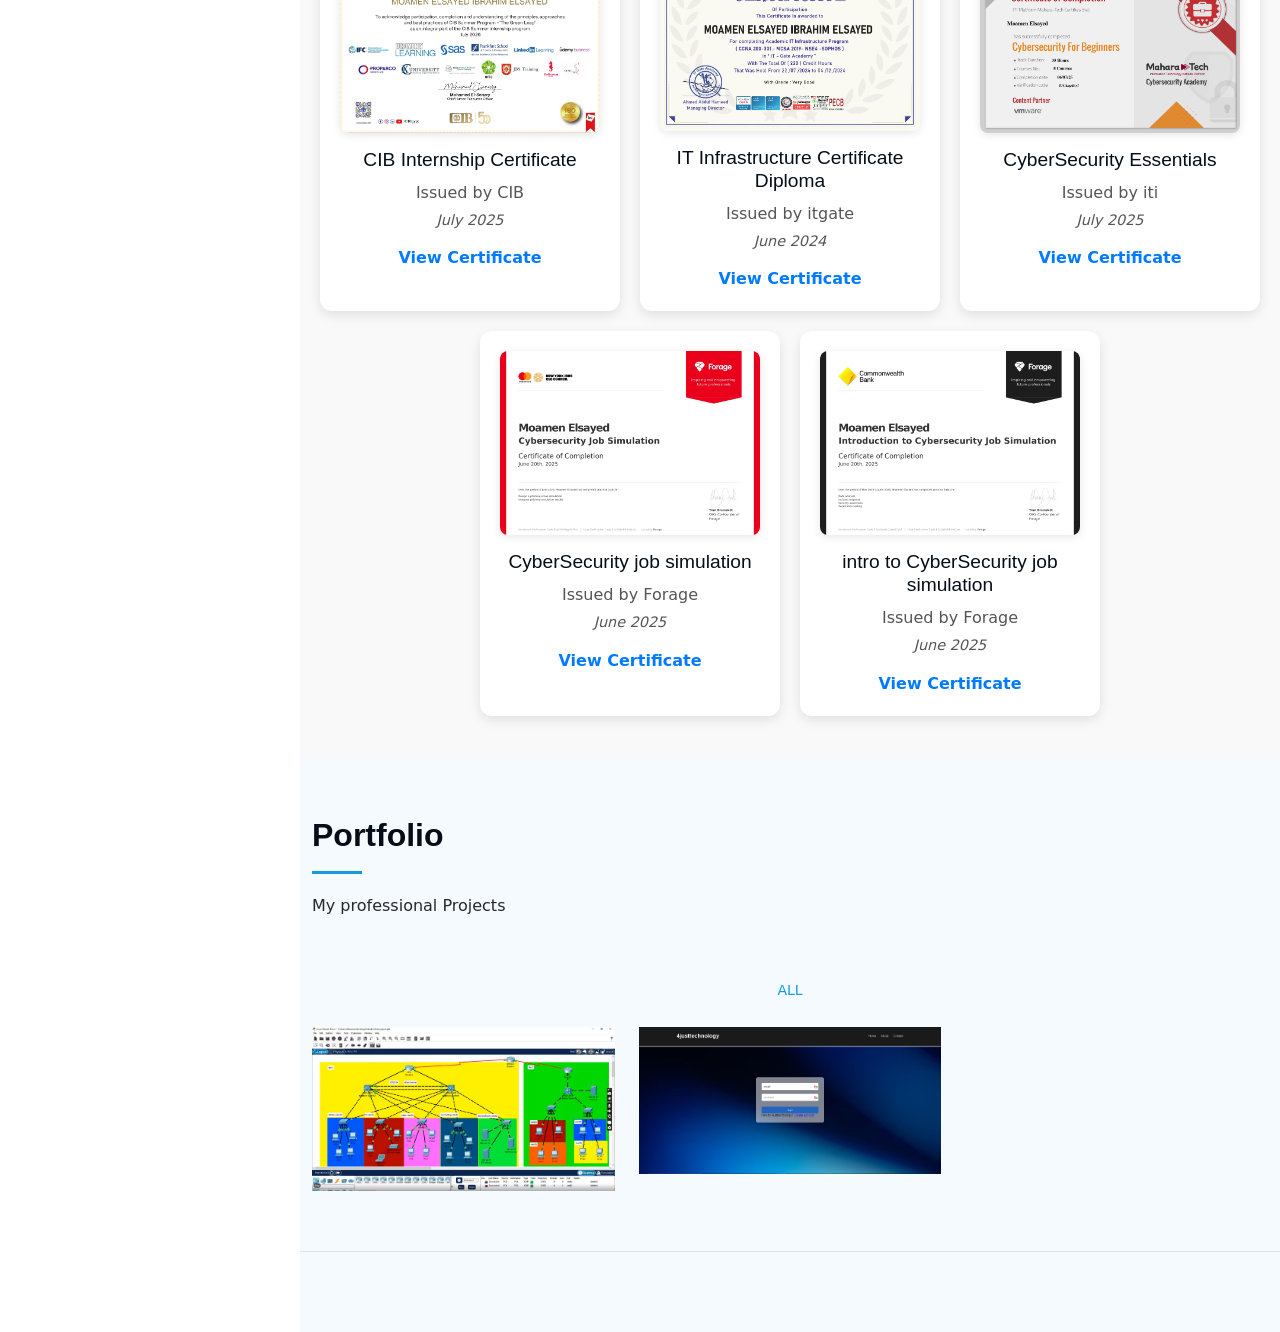
==== commit 9a8bdf48: "change favicon & add CIB" ====
--- a/index.html
+++ b/index.html
@@ -284,6 +284,14 @@
   <div class="certificate-list">
     
     <div class="certificate-card">
+      <img src="assets/img/CIB.jpg" alt="CIB Certificate">
+      <h3>CIB Internship Certificate</h3>
+      <p>Issued by CIB</p>
+      <p class="date">July 2025</p>
+      <a href="assets/img/CIB.pdf" target="_blank">View Certificate</a>
+    </div>
+
+    <div class="certificate-card">
       <img src="assets/img/Moamen Elsayed Ibrahim Elsayed-1_250417_111656_page-0001.jpg" alt="IT Infrastructure Certificate">
       <h3>IT Infrastructure Certificate Diploma</h3>
       <p>Issued by itgate</p>
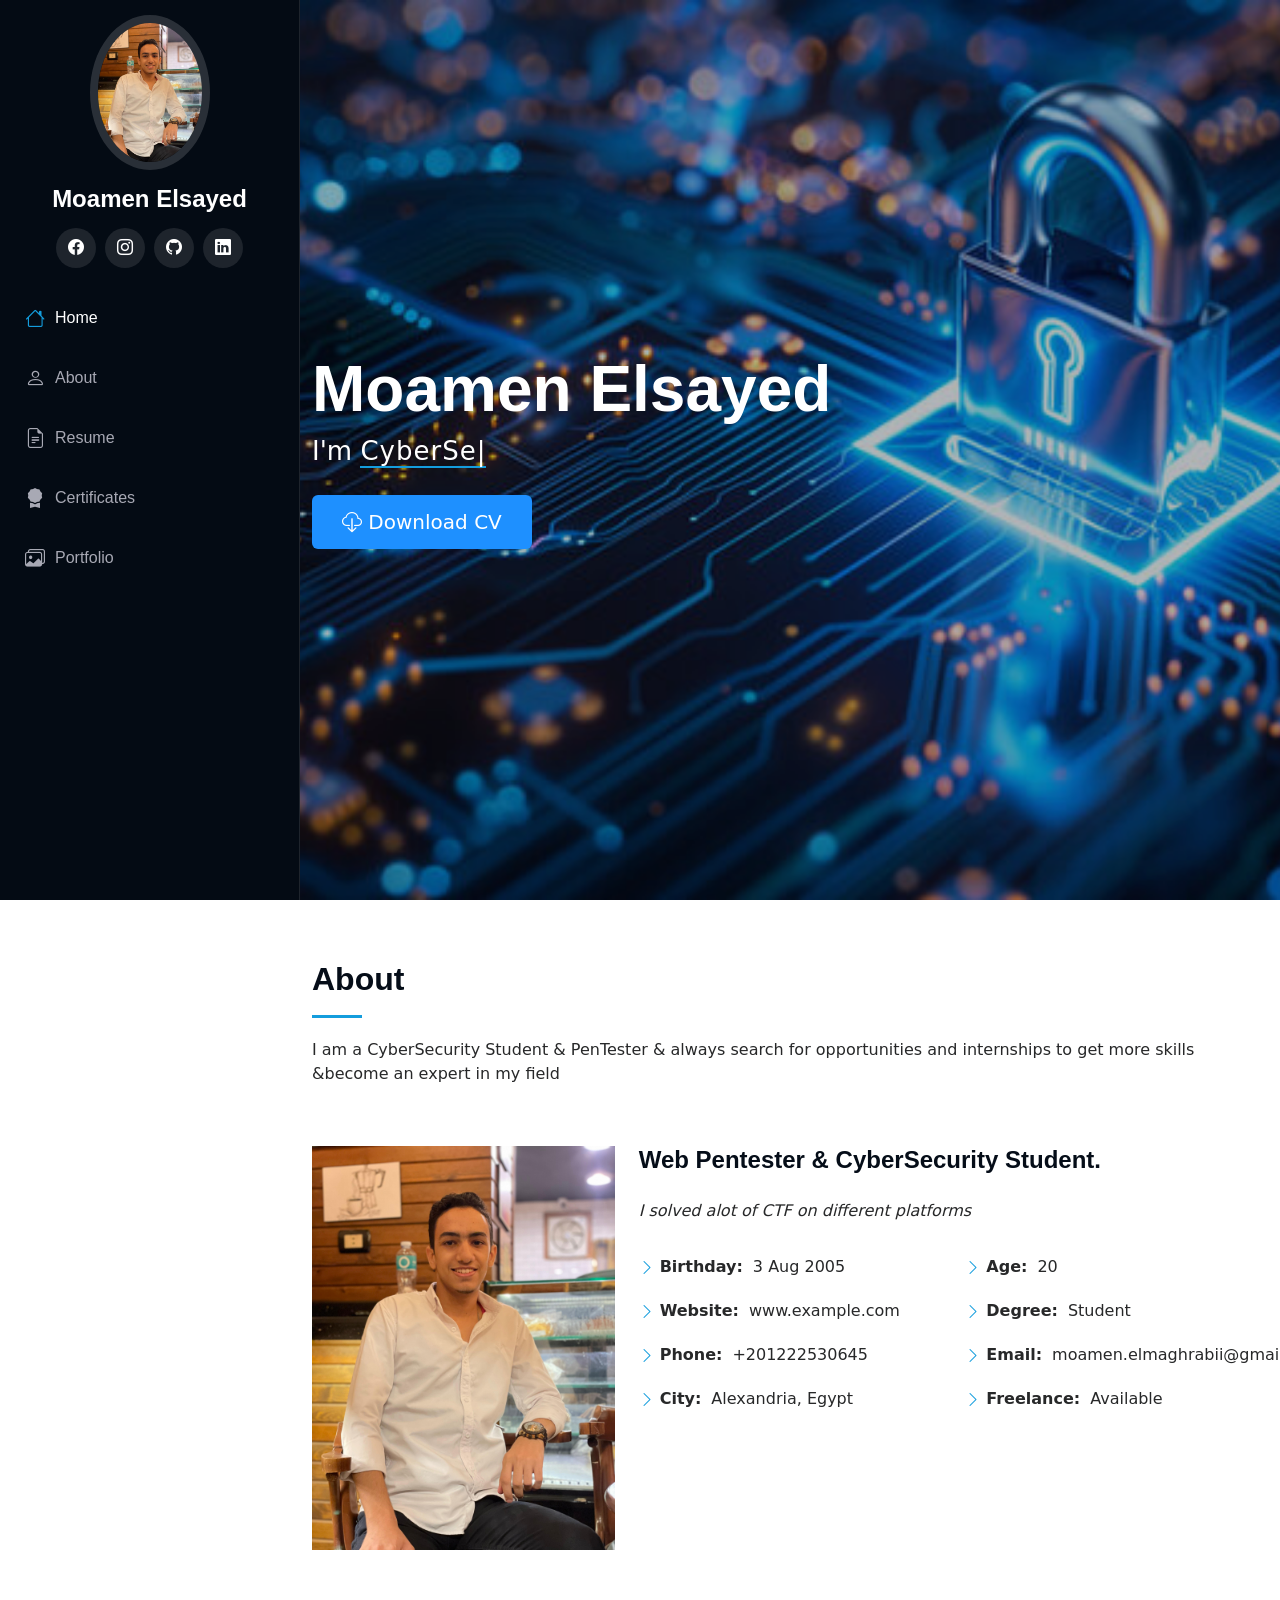
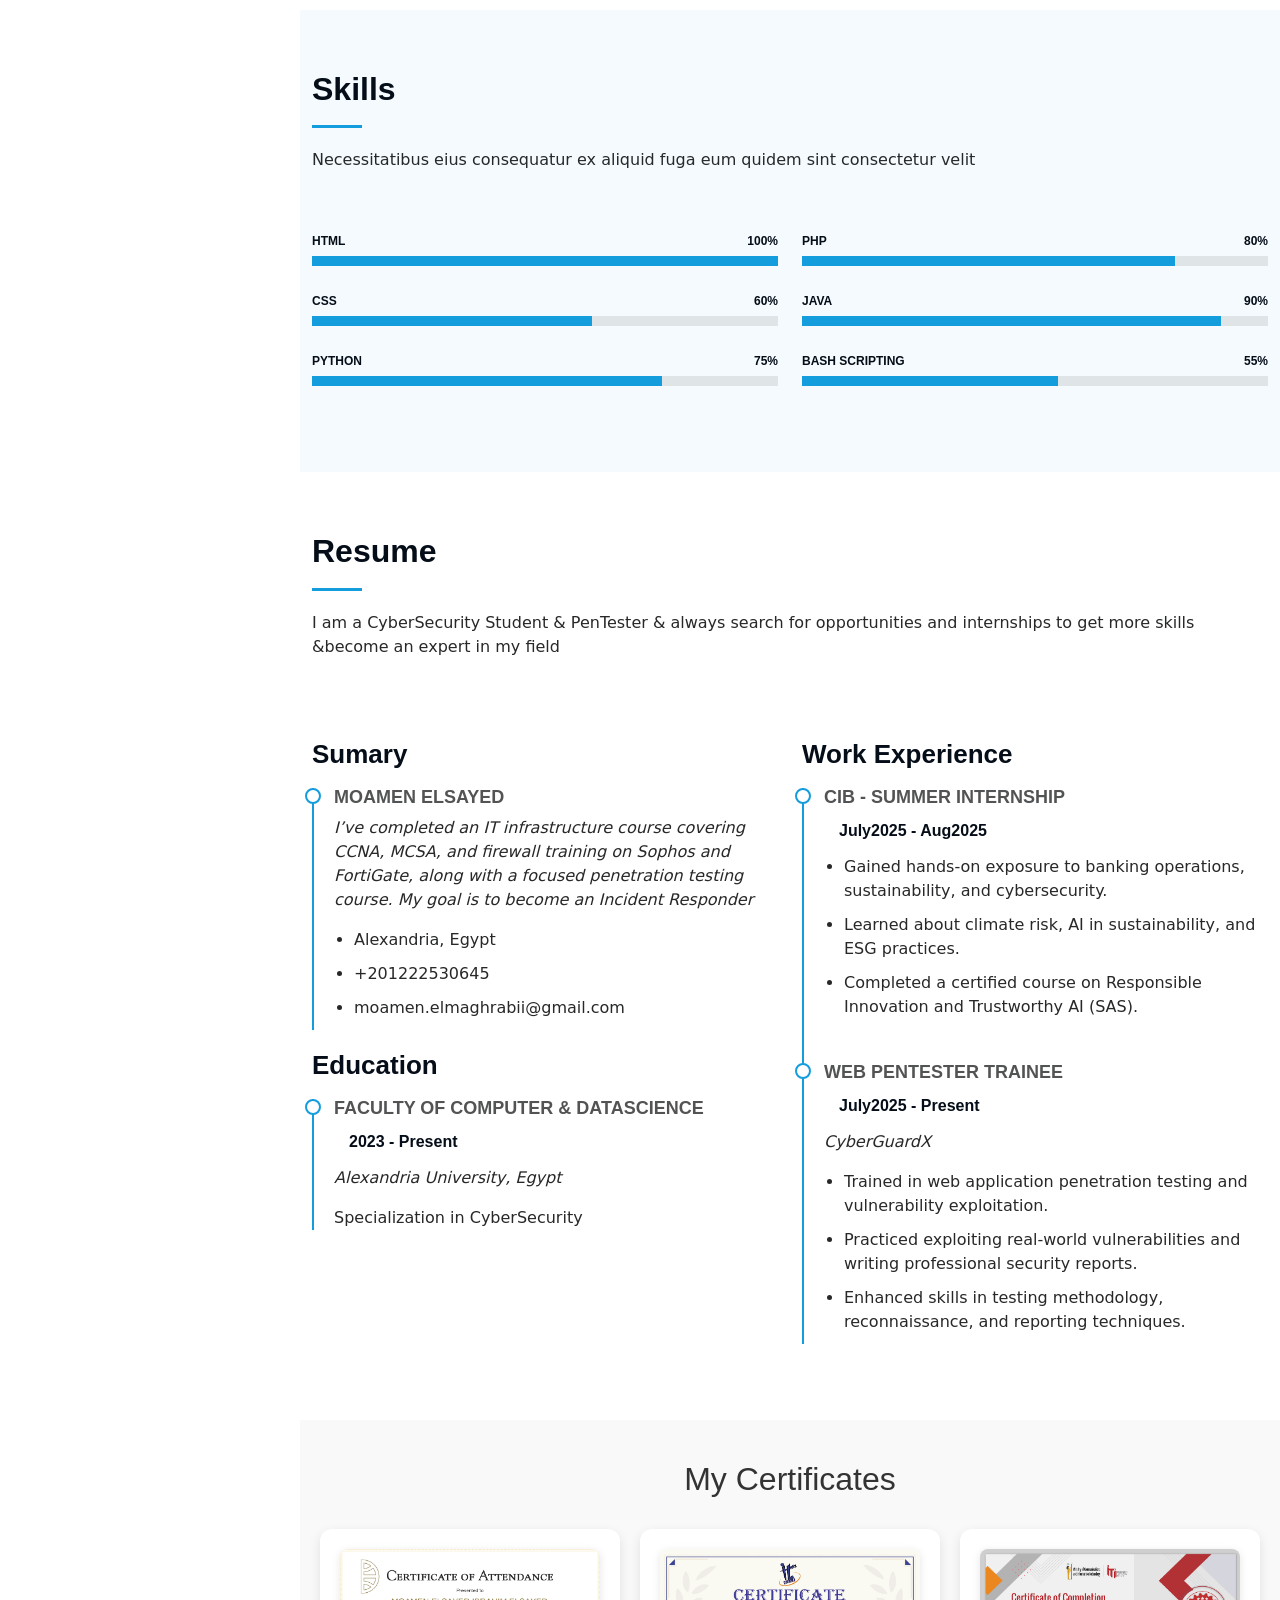
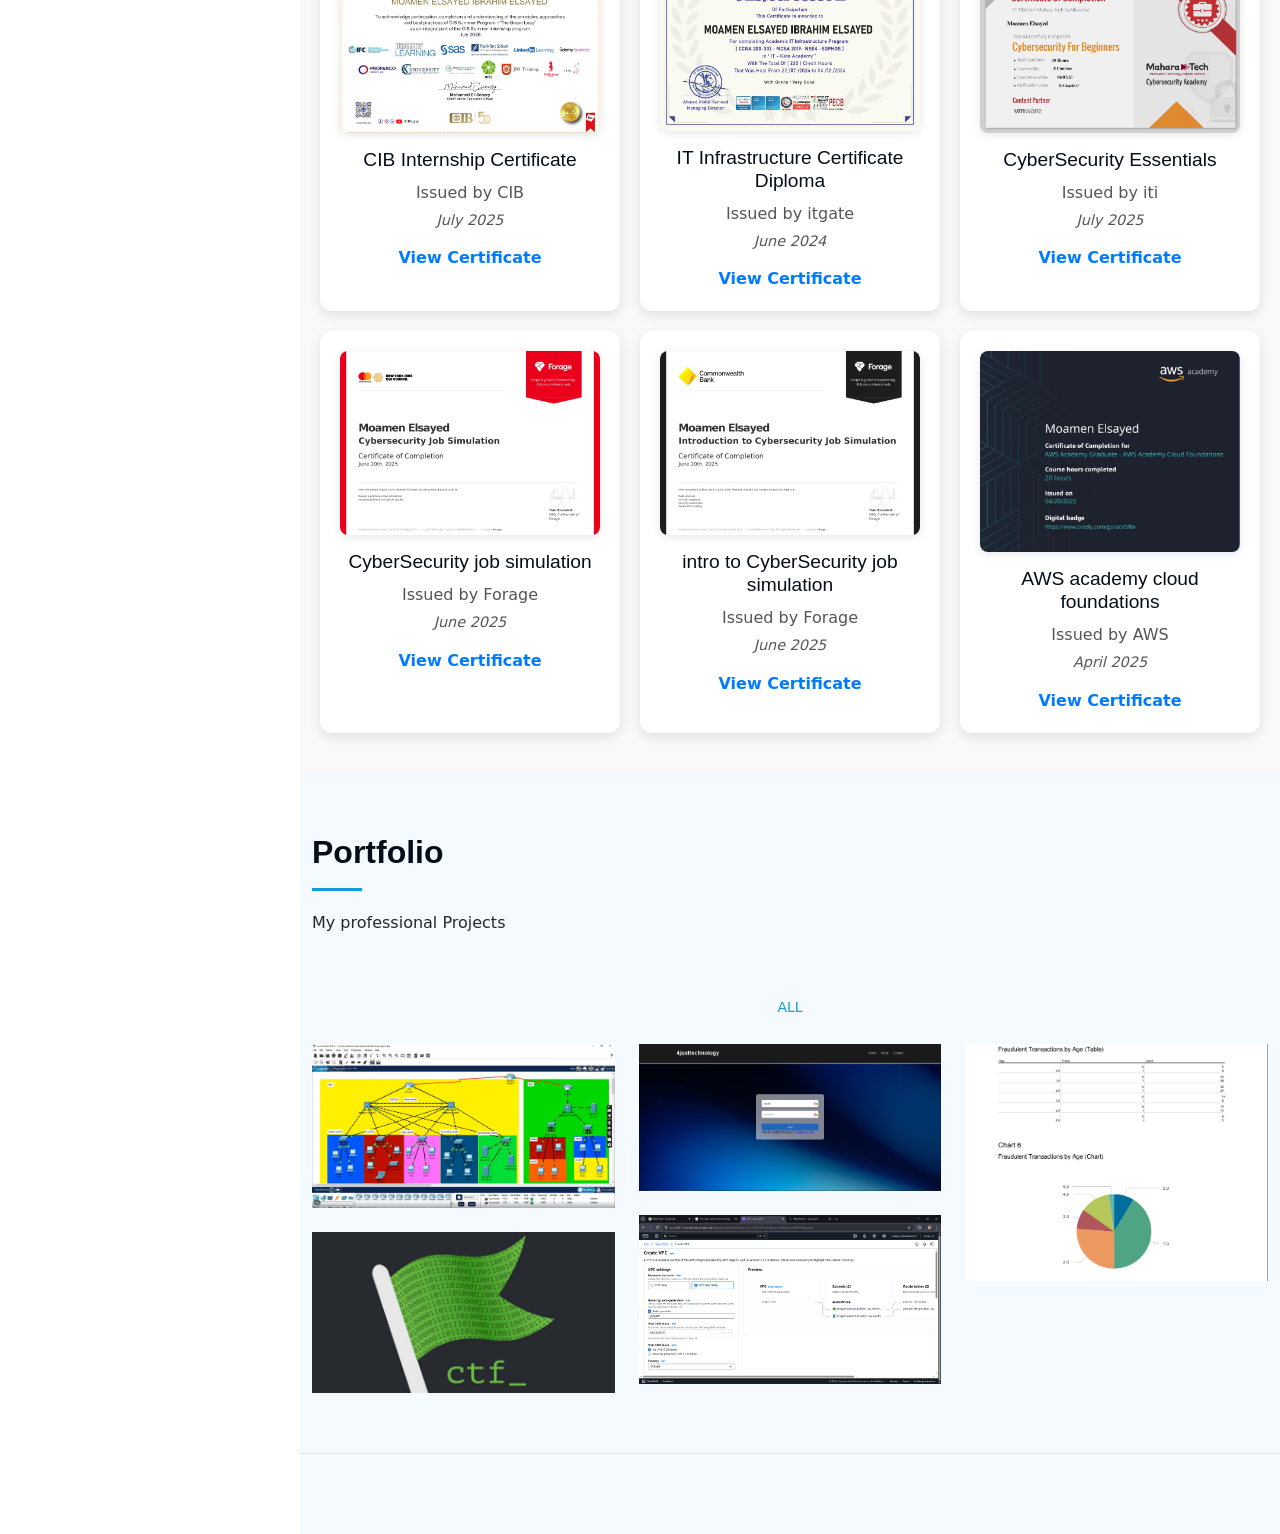
==== commit 2058df1a: "edit on portfolio" ====
--- a/index.html
+++ b/index.html
@@ -4,7 +4,7 @@
 <head>
   <meta charset="utf-8">
   <meta content="width=device-width, initial-scale=1.0" name="viewport">
-  <title>Index - iPortfolio Bootstrap Template</title>
+  <title>Moamen Elsayed Portfolio</title>
   <meta content="" name="description">
   <meta content="" name="keywords">
 
@@ -27,13 +27,6 @@
   <!-- Main CSS File -->
   <link href="assets/css/main.css" rel="stylesheet">
 
-  <!-- =======================================================
-  * Template Name: iPortfolio
-  * Template URL: https://bootstrapmade.com/iportfolio-bootstrap-portfolio-websites-template/
-  * Updated: Jun 29 2024 with Bootstrap v5.3.3
-  * Author: BootstrapMade.com
-  * License: https://bootstrapmade.com/license/
-  ======================================================== -->
 </head>
 
 <body class="index-page">
@@ -46,8 +39,7 @@
     </div>
 
     <a href="index.html" class="logo d-flex align-items-center justify-content-center">
-      <!-- Uncomment the line below if you also wish to use an image logo -->
-      <!-- <img src="assets/img/logo.png" alt=""> -->
+      
       <h1 class="sitename">Moamen Elsayed</h1>
     </a>
 
@@ -83,6 +75,8 @@
       <div class="container" data-aos="fade-up" data-aos-delay="100">
         <h2>Moamen Elsayed</h2>
         <p>I'm <span class="typed" data-typed-items="CyberSecurity Student, System Administrator, Network Adminstrator,Web Pentester">Web Pentester</span><span class="typed-cursor typed-cursor--blink" aria-hidden="true"></span><span class="typed-cursor typed-cursor--blink" aria-hidden="true"></span></p>
+        <br>
+        <a href="https://drive.google.com/file/d/1H2mVSMo-FZB54iTWZokXDbHwXYcyKAVv/view?usp=sharing" download="CV.pdf" class="btn"><i class="bi bi-cloud-download"></i> Download CV</a>
       </div>
 
     </section><!-- /Hero Section -->
@@ -323,6 +317,14 @@
       <a href="assets/img/2.pdf" target="_blank">View Certificate</a>
     </div>
 
+    <div class="certificate-card">
+      <img src="assets/img/AWS.png" alt="intro to CyberSecurity job simulation">
+      <h3>AWS academy cloud foundations</h3>
+      <p>Issued by AWS</p>
+      <p class="date">April 2025</p>
+      <a href="assets/img/AWS.png" target="_blank">View Certificate</a>
+    </div>
+
     
 
   </div>
@@ -369,10 +371,46 @@
               <div class="portfolio-content h-100">
                 <img src="assets/img/portfolio/Capture.PNG" class="img-fluid" alt="">
                 <div class="portfolio-info">
-                  <h4>Website</h4>
-                  <p>Technology News Website with login system</p>
+                  <h4>Website & Security</h4>
+                  <p>login system with Password Hashing for Security</p>
                   <a href="assets/img/portfolio/Capture.PNG" title="Product 1" data-gallery="portfolio-gallery-product" class="glightbox preview-link"><i class="bi bi-zoom-in"></i></a>
-                  <a href="https://4justtechnology.great-site.net/" title="More Details" class="details-link"><i class="bi bi-link-45deg"></i></a>
+                  <a href="https://loginsystem.page.gd/" title="More Details" class="details-link"><i class="bi bi-link-45deg"></i></a>
+                </div>
+              </div>
+            </div><!-- End Portfolio Item -->
+
+            <div class="col-lg-4 col-md-6 portfolio-item isotope-item filter-product">
+              <div class="portfolio-content h-100">
+                <img src="assets/img/portfolio/splunk.PNG" class="img-fluid" alt="">
+                <div class="portfolio-info">
+                  <h4>Analysis</h4>
+                  <p>Splunk project for fraud detection</p>
+                  <a href="assets/img/portfolio/splunk.PNG" title="Product 1" data-gallery="portfolio-gallery-product" class="glightbox preview-link"><i class="bi bi-zoom-in"></i></a>
+                  <a href="https://drive.google.com/file/d/1xjY9gZu03MVYFt-SwyFnSNb_XmvOAST_/view?usp=sharing" title="More Details" class="details-link"><i class="bi bi-link-45deg"></i></a>
+                </div>
+              </div>
+            </div><!-- End Portfolio Item -->
+
+            <div class="col-lg-4 col-md-6 portfolio-item isotope-item filter-product">
+              <div class="portfolio-content h-100">
+                <img src="assets/img/portfolio/Picture.png" class="img-fluid" alt="">
+                <div class="portfolio-info">
+                  <h4>Cloud</h4>
+                  <p>Simplified File-Sharing Web Application on AWS</p>
+                  <a href="assets/img/portfolio/Picture.png" title="Product 1" data-gallery="portfolio-gallery-product" class="glightbox preview-link"><i class="bi bi-zoom-in"></i></a>
+                  <a href="https://drive.google.com/file/d/1NNHGdHVysM79eFBE4VtJtNWnhYGOV1rl/view?usp=sharing" title="More Details" class="details-link"><i class="bi bi-link-45deg"></i></a>
+                </div>
+              </div>
+            </div><!-- End Portfolio Item -->
+
+            <div class="col-lg-4 col-md-6 portfolio-item isotope-item filter-product">
+              <div class="portfolio-content h-100">
+                <img src="assets/img/portfolio/ctf.png" class="img-fluid" alt="">
+                <div class="portfolio-info">
+                  <h4>Pentest</h4>
+                  <p>Some of my CTF Reports</p>
+                  <a href="assets/img/portfolio/ctf.png" title="Product 1" data-gallery="portfolio-gallery-product" class="glightbox preview-link"><i class="bi bi-zoom-in"></i></a>
+                  <a href="https://drive.google.com/drive/folders/1QqzZEUO-_o6D50qe1h4JfCeUOokDKS9g?usp=sharing" title="More Details" class="details-link"><i class="bi bi-link-45deg"></i></a>
                 </div>
               </div>
             </div><!-- End Portfolio Item -->
--- a/assets/css/main.css
+++ b/assets/css/main.css
@@ -607,6 +607,19 @@
   }
 }
 
+.hero .container .btn{
+  color: white;
+  background-color: dodgerblue;
+  border: none;
+  font-size: 20px;
+  cursor: pointer;
+  padding: 12px 30px;
+}
+
+.hero .container .btn:hover{
+  background-color: royalblue;
+}
+
 /*--------------------------------------------------------------
 # About Section
 --------------------------------------------------------------*/
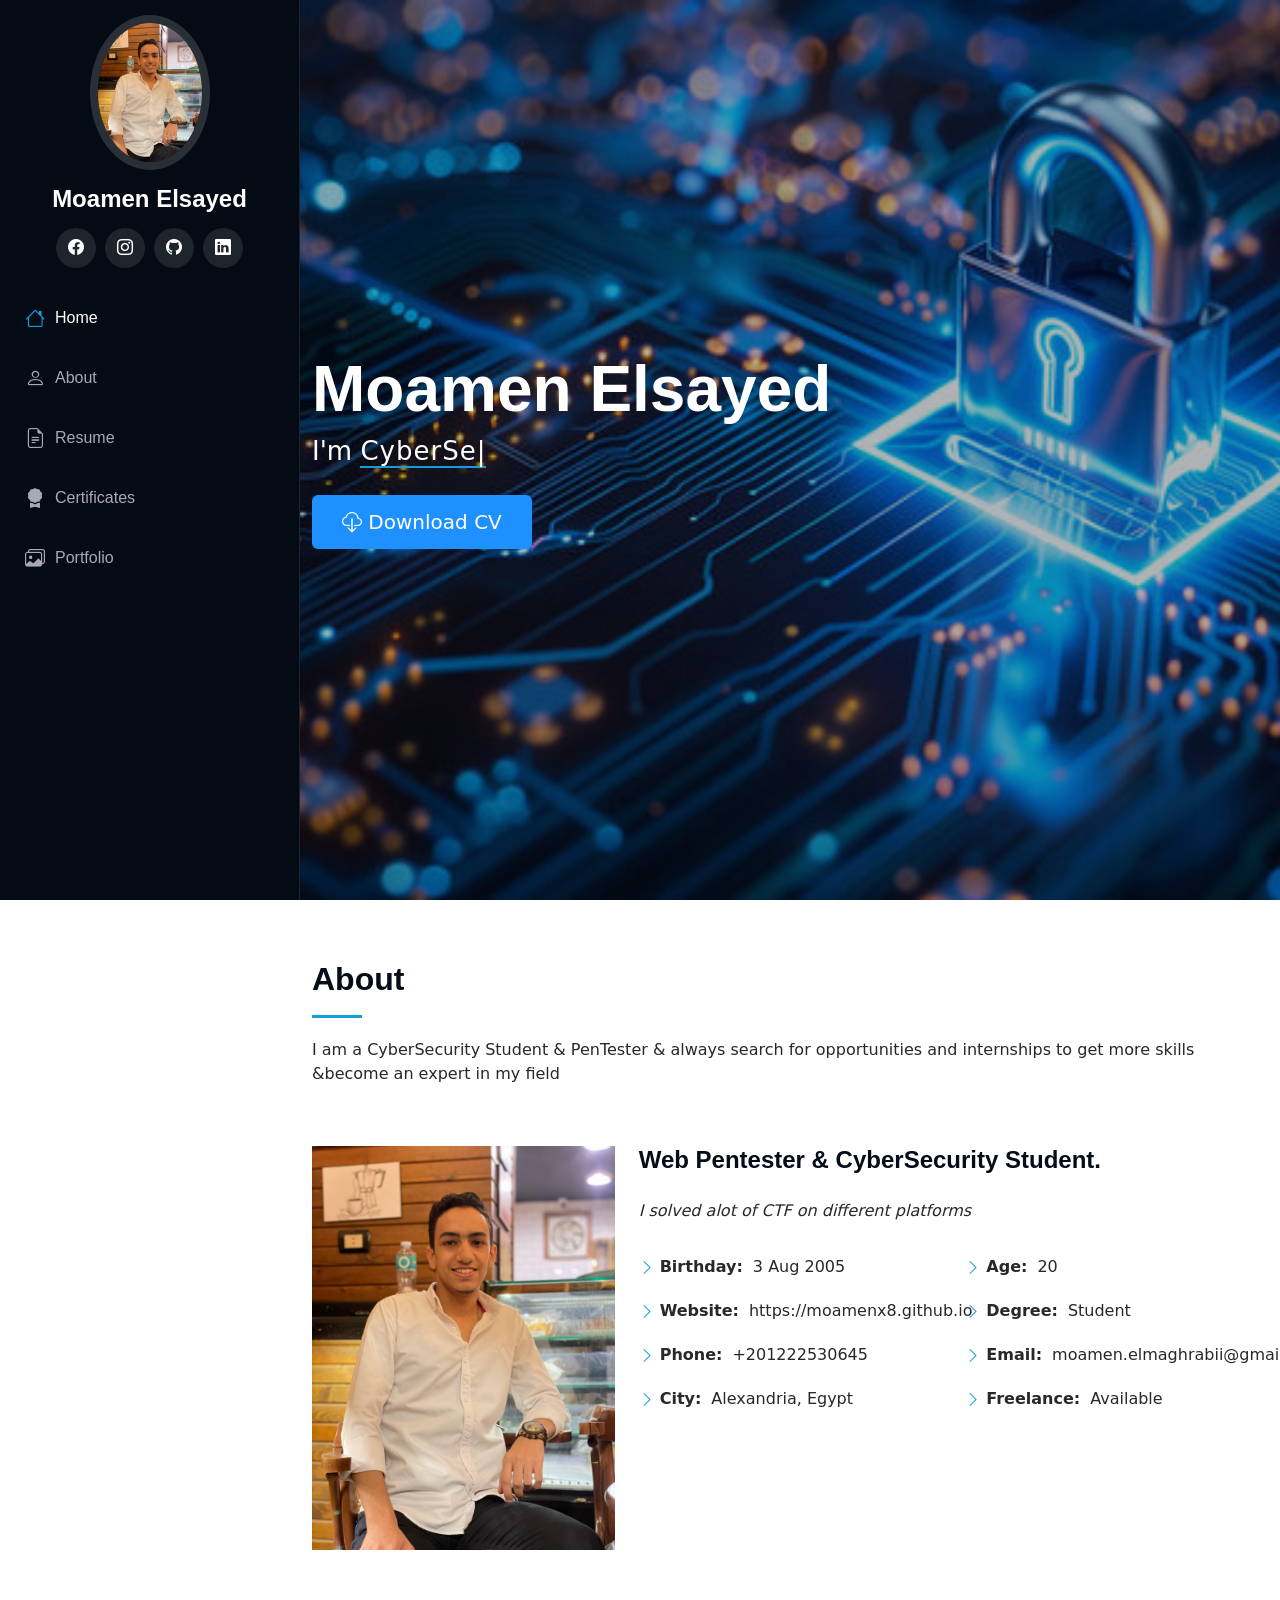
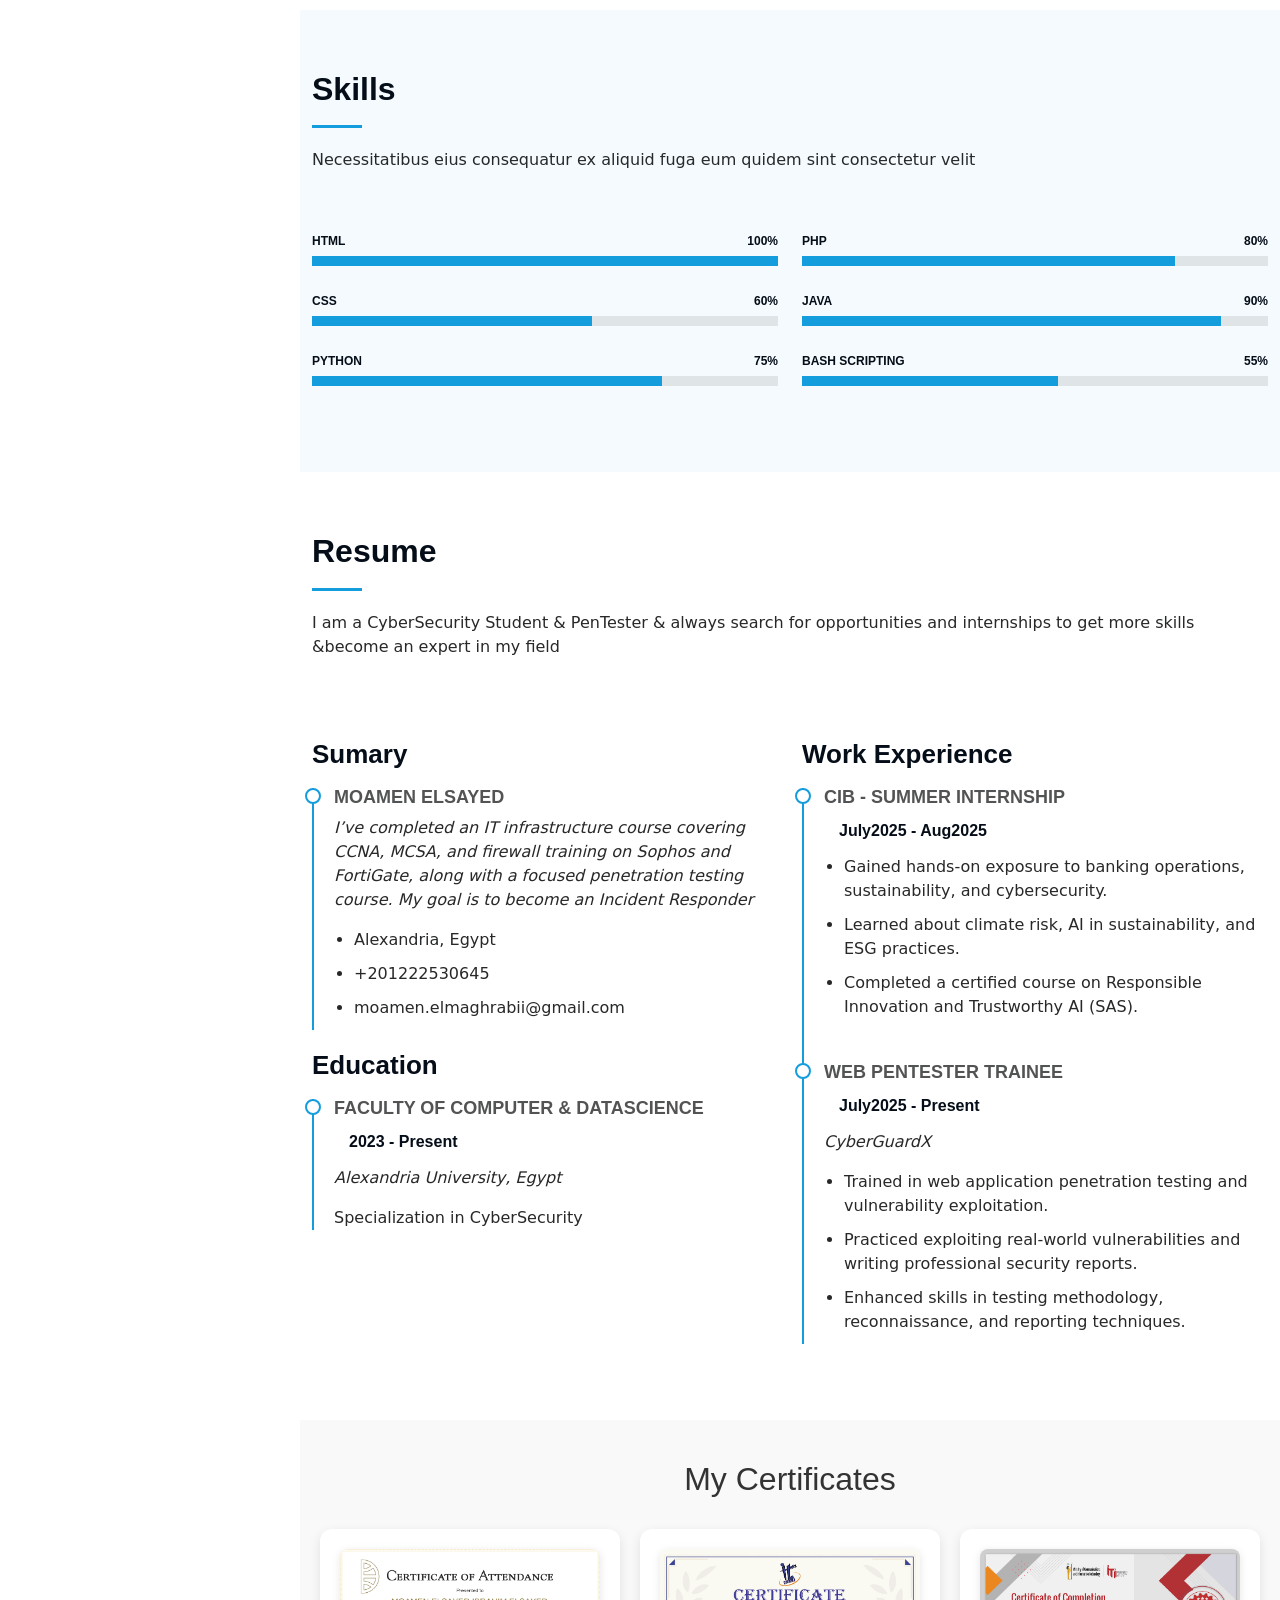
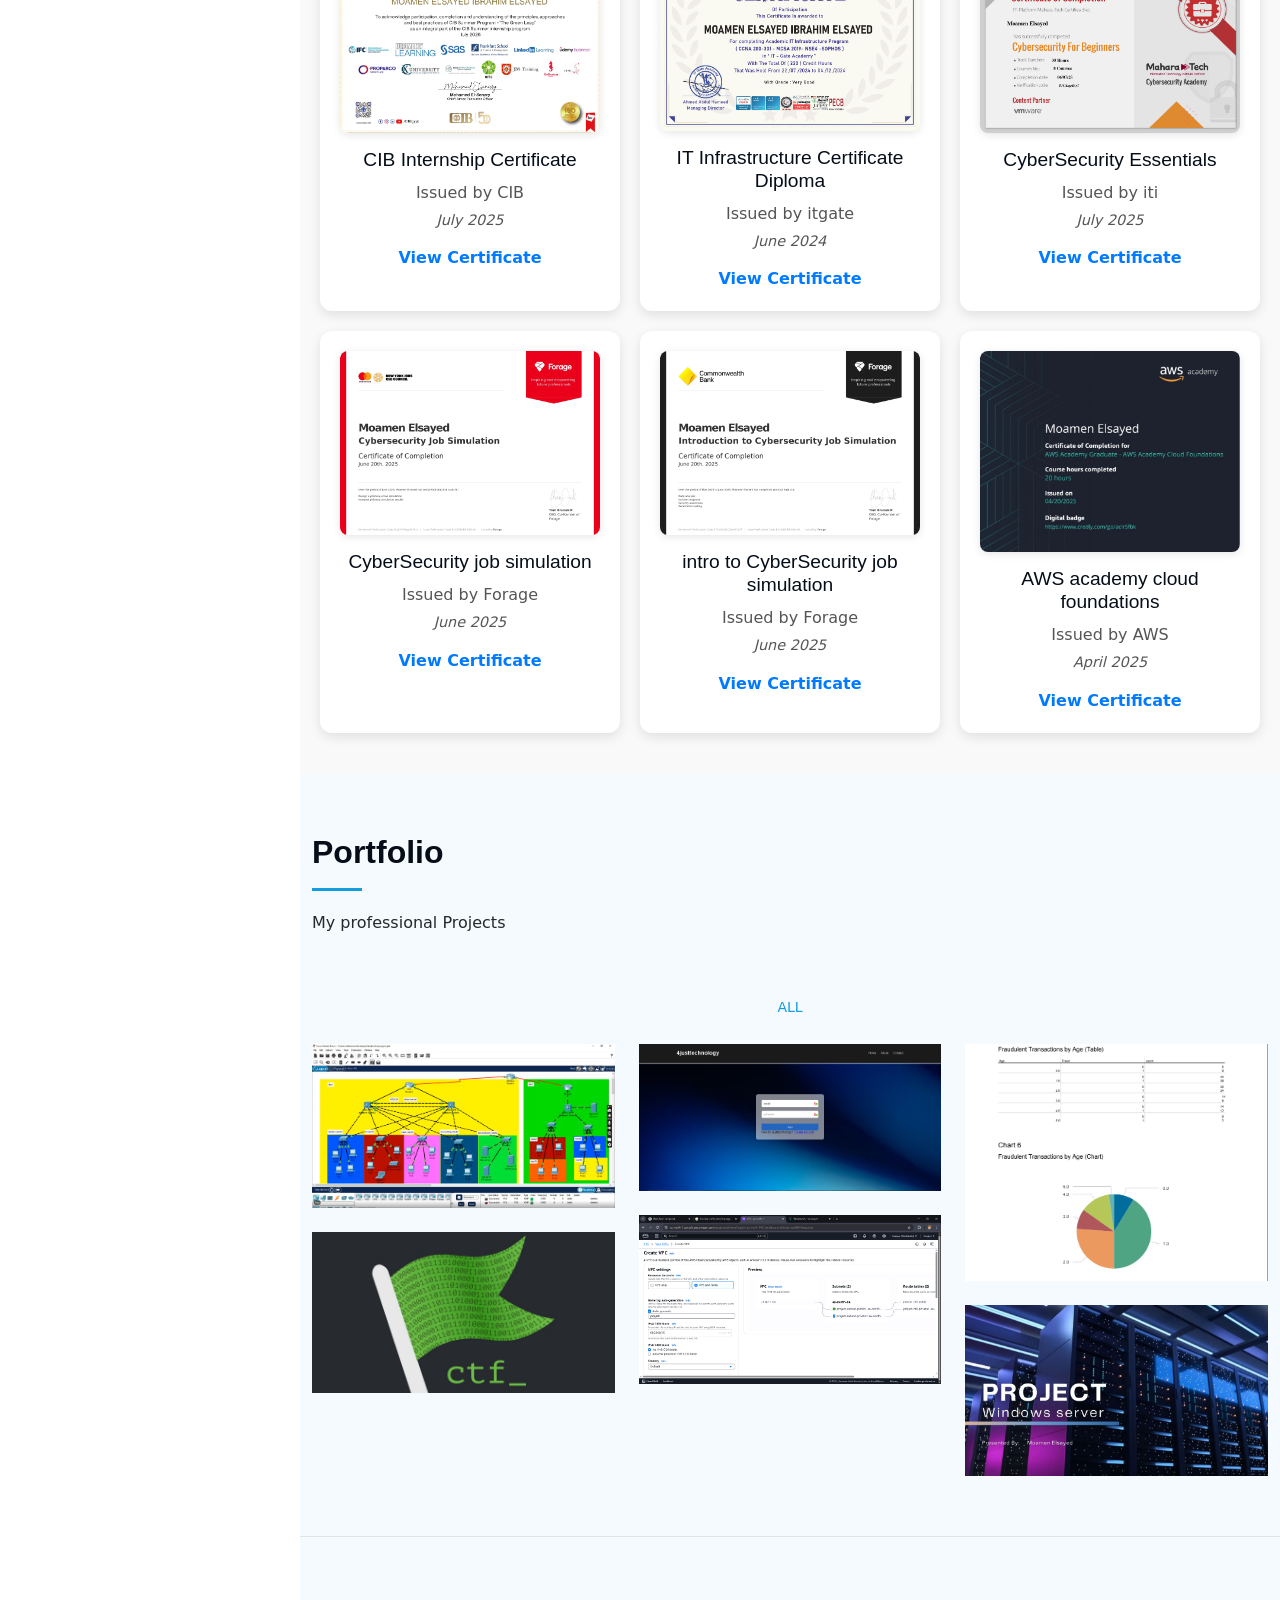
==== commit f5257bb6: "add mcsa" ====
--- a/index.html
+++ b/index.html
@@ -105,7 +105,7 @@
               <div class="col-lg-6">
                 <ul>
                   <li><i class="bi bi-chevron-right"></i> <strong>Birthday:</strong> <span>3 Aug 2005</span></li>
-                  <li><i class="bi bi-chevron-right"></i> <strong>Website:</strong> <span>www.example.com</span></li>
+                  <li><i class="bi bi-chevron-right"></i> <strong>Website:</strong> <span>https://moamenx8.github.io</span></li>
                   <li><i class="bi bi-chevron-right"></i> <strong>Phone:</strong> <span>+201222530645</span></li>
                   <li><i class="bi bi-chevron-right"></i> <strong>City:</strong> <span>Alexandria, Egypt</span></li>
                 </ul>
@@ -415,6 +415,18 @@
               </div>
             </div><!-- End Portfolio Item -->
 
+            <div class="col-lg-4 col-md-6 portfolio-item isotope-item filter-product">
+              <div class="portfolio-content h-100">
+                <img src="assets/img/portfolio/mcsa.jpg" class="img-fluid" alt="">
+                <div class="portfolio-info">
+                  <h4>System Administration</h4>
+                  <p>Windows Server Full Configuration</p>
+                  <a href="assets/img/portfolio/mcsa.jpg" title="Product 1" data-gallery="portfolio-gallery-product" class="glightbox preview-link"><i class="bi bi-zoom-in"></i></a>
+                  <a href="https://drive.google.com/file/d/1kLXtfXaQbAC0lisGnDRe2SSG64T46VNd/view?usp=sharing" title="More Details" class="details-link"><i class="bi bi-link-45deg"></i></a>
+                </div>
+              </div>
+            </div><!-- End Portfolio Item -->
+
             <!-- <div class="col-lg-4 col-md-6 portfolio-item isotope-item filter-branding">
               <div class="portfolio-content h-100">
                 <img src="assets/img/portfolio/branding-1.jpg" class="img-fluid" alt="">
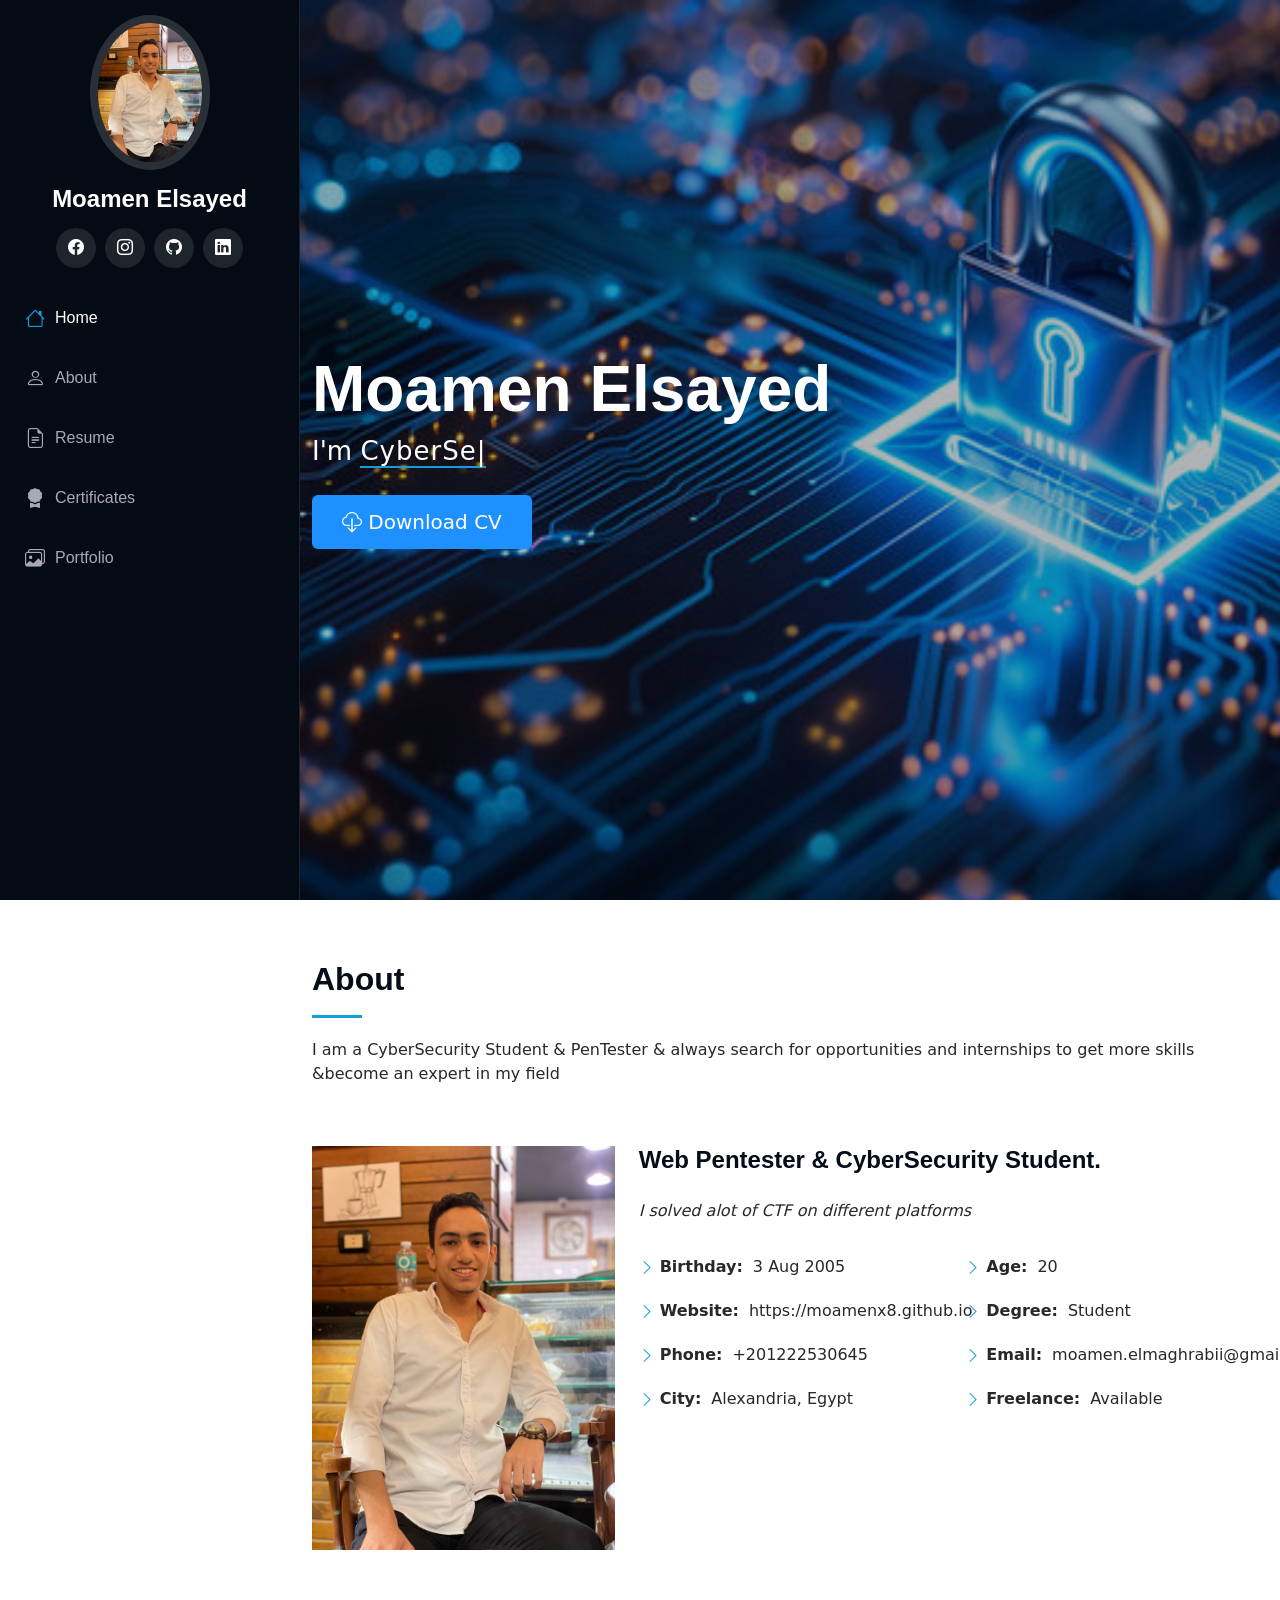
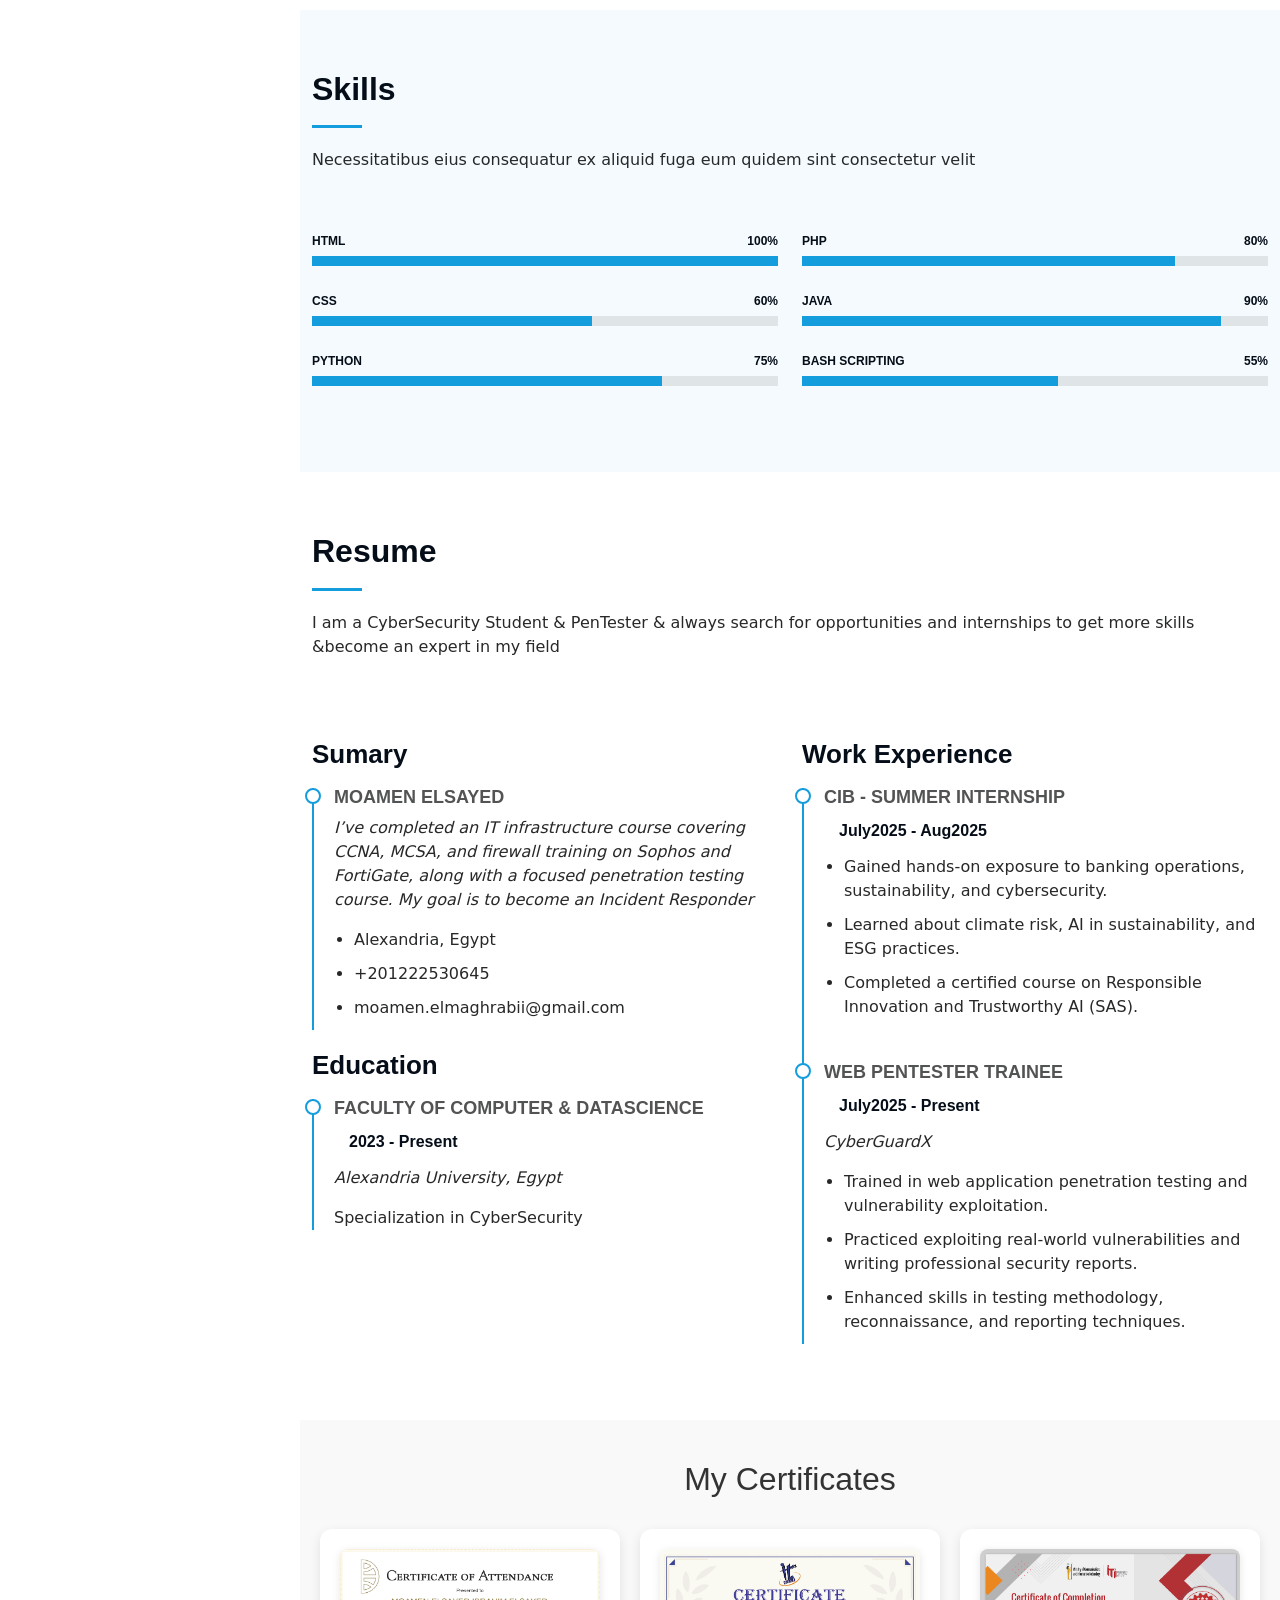
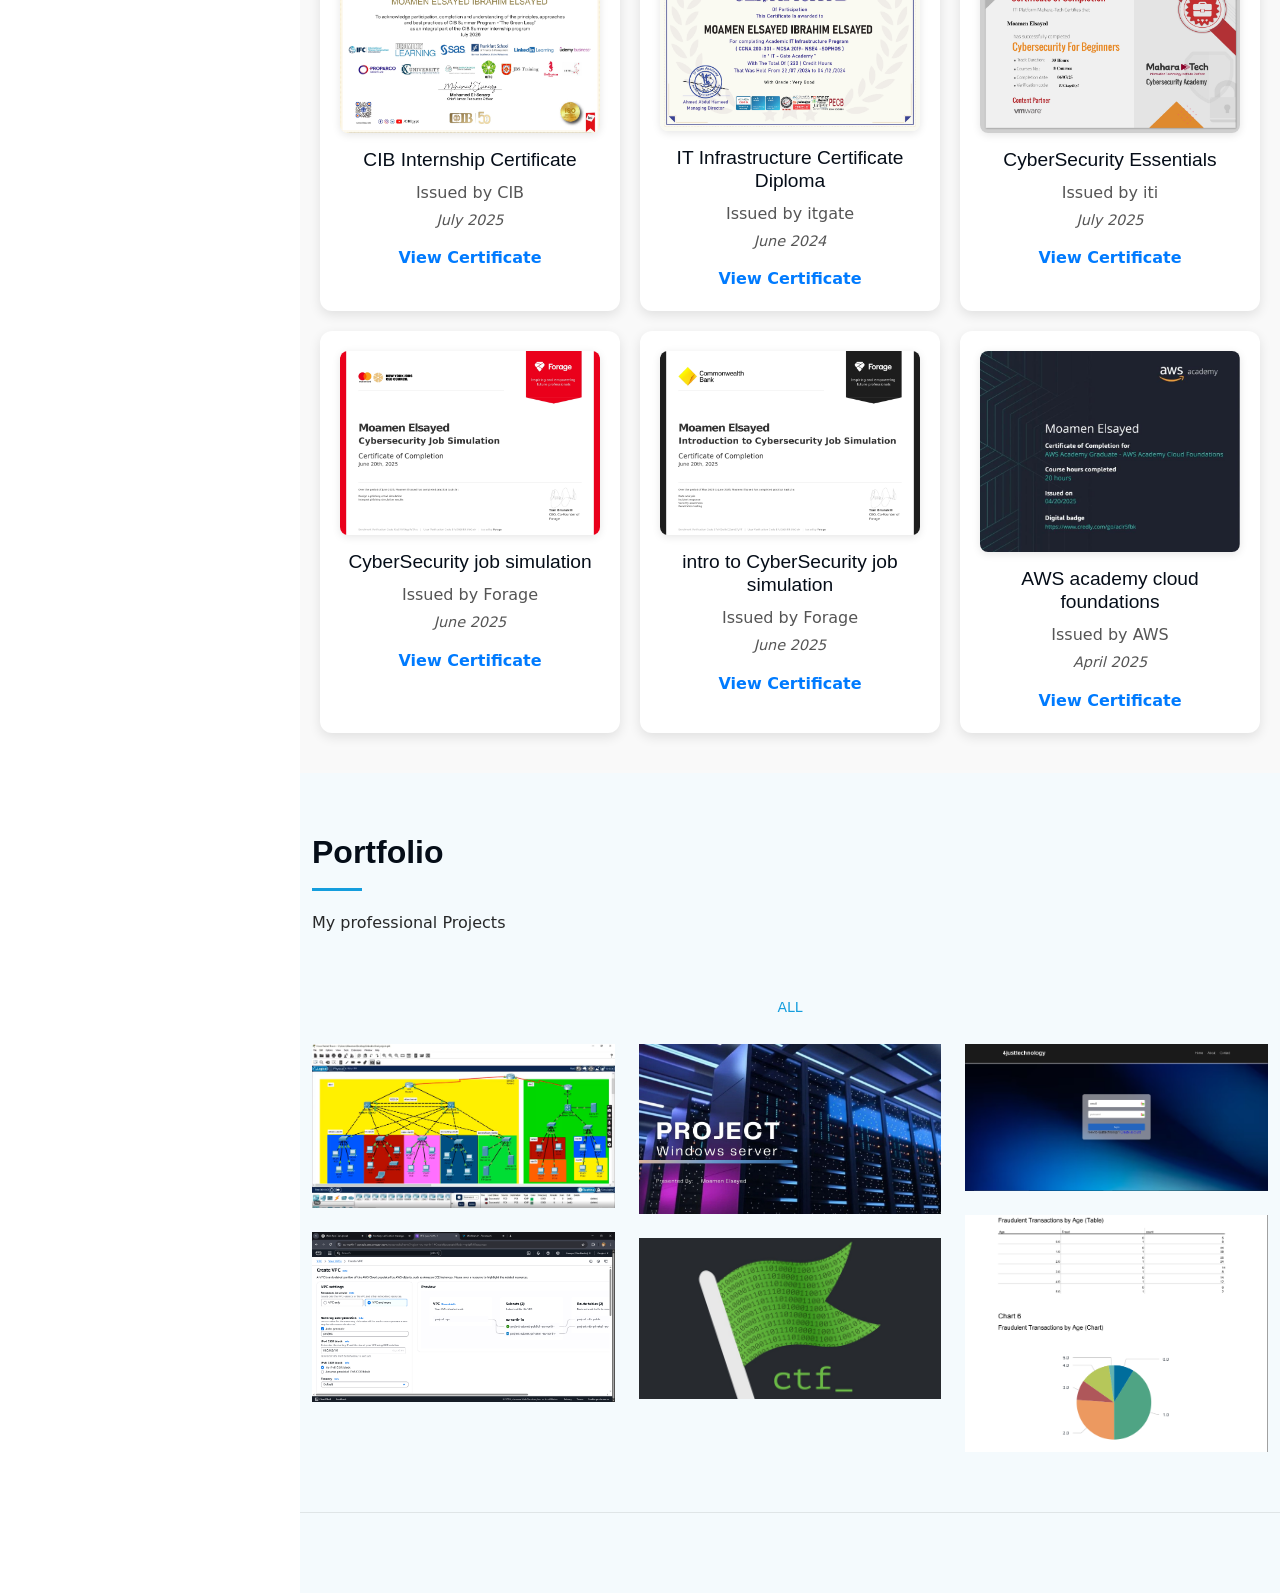
==== commit b2f569ca: "Update index.html" ====
--- a/index.html
+++ b/index.html
@@ -369,6 +369,18 @@
 
             <div class="col-lg-4 col-md-6 portfolio-item isotope-item filter-product">
               <div class="portfolio-content h-100">
+                <img src="assets/img/portfolio/mcsa.jpg" class="img-fluid" alt="">
+                <div class="portfolio-info">
+                  <h4>System Administration</h4>
+                  <p>Windows Server Full Configuration</p>
+                  <a href="assets/img/portfolio/mcsa.jpg" title="Product 1" data-gallery="portfolio-gallery-product" class="glightbox preview-link"><i class="bi bi-zoom-in"></i></a>
+                  <a href="https://drive.google.com/file/d/1kLXtfXaQbAC0lisGnDRe2SSG64T46VNd/view?usp=sharing" title="More Details" class="details-link"><i class="bi bi-link-45deg"></i></a>
+                </div>
+              </div>
+            </div><!-- End Portfolio Item -->
+
+            <div class="col-lg-4 col-md-6 portfolio-item isotope-item filter-product">
+              <div class="portfolio-content h-100">
                 <img src="assets/img/portfolio/Capture.PNG" class="img-fluid" alt="">
                 <div class="portfolio-info">
                   <h4>Website & Security</h4>
@@ -411,18 +423,6 @@
                   <p>Some of my CTF Reports</p>
                   <a href="assets/img/portfolio/ctf.png" title="Product 1" data-gallery="portfolio-gallery-product" class="glightbox preview-link"><i class="bi bi-zoom-in"></i></a>
                   <a href="https://drive.google.com/drive/folders/1QqzZEUO-_o6D50qe1h4JfCeUOokDKS9g?usp=sharing" title="More Details" class="details-link"><i class="bi bi-link-45deg"></i></a>
-                </div>
-              </div>
-            </div><!-- End Portfolio Item -->
-
-            <div class="col-lg-4 col-md-6 portfolio-item isotope-item filter-product">
-              <div class="portfolio-content h-100">
-                <img src="assets/img/portfolio/mcsa.jpg" class="img-fluid" alt="">
-                <div class="portfolio-info">
-                  <h4>System Administration</h4>
-                  <p>Windows Server Full Configuration</p>
-                  <a href="assets/img/portfolio/mcsa.jpg" title="Product 1" data-gallery="portfolio-gallery-product" class="glightbox preview-link"><i class="bi bi-zoom-in"></i></a>
-                  <a href="https://drive.google.com/file/d/1kLXtfXaQbAC0lisGnDRe2SSG64T46VNd/view?usp=sharing" title="More Details" class="details-link"><i class="bi bi-link-45deg"></i></a>
                 </div>
               </div>
             </div><!-- End Portfolio Item -->
